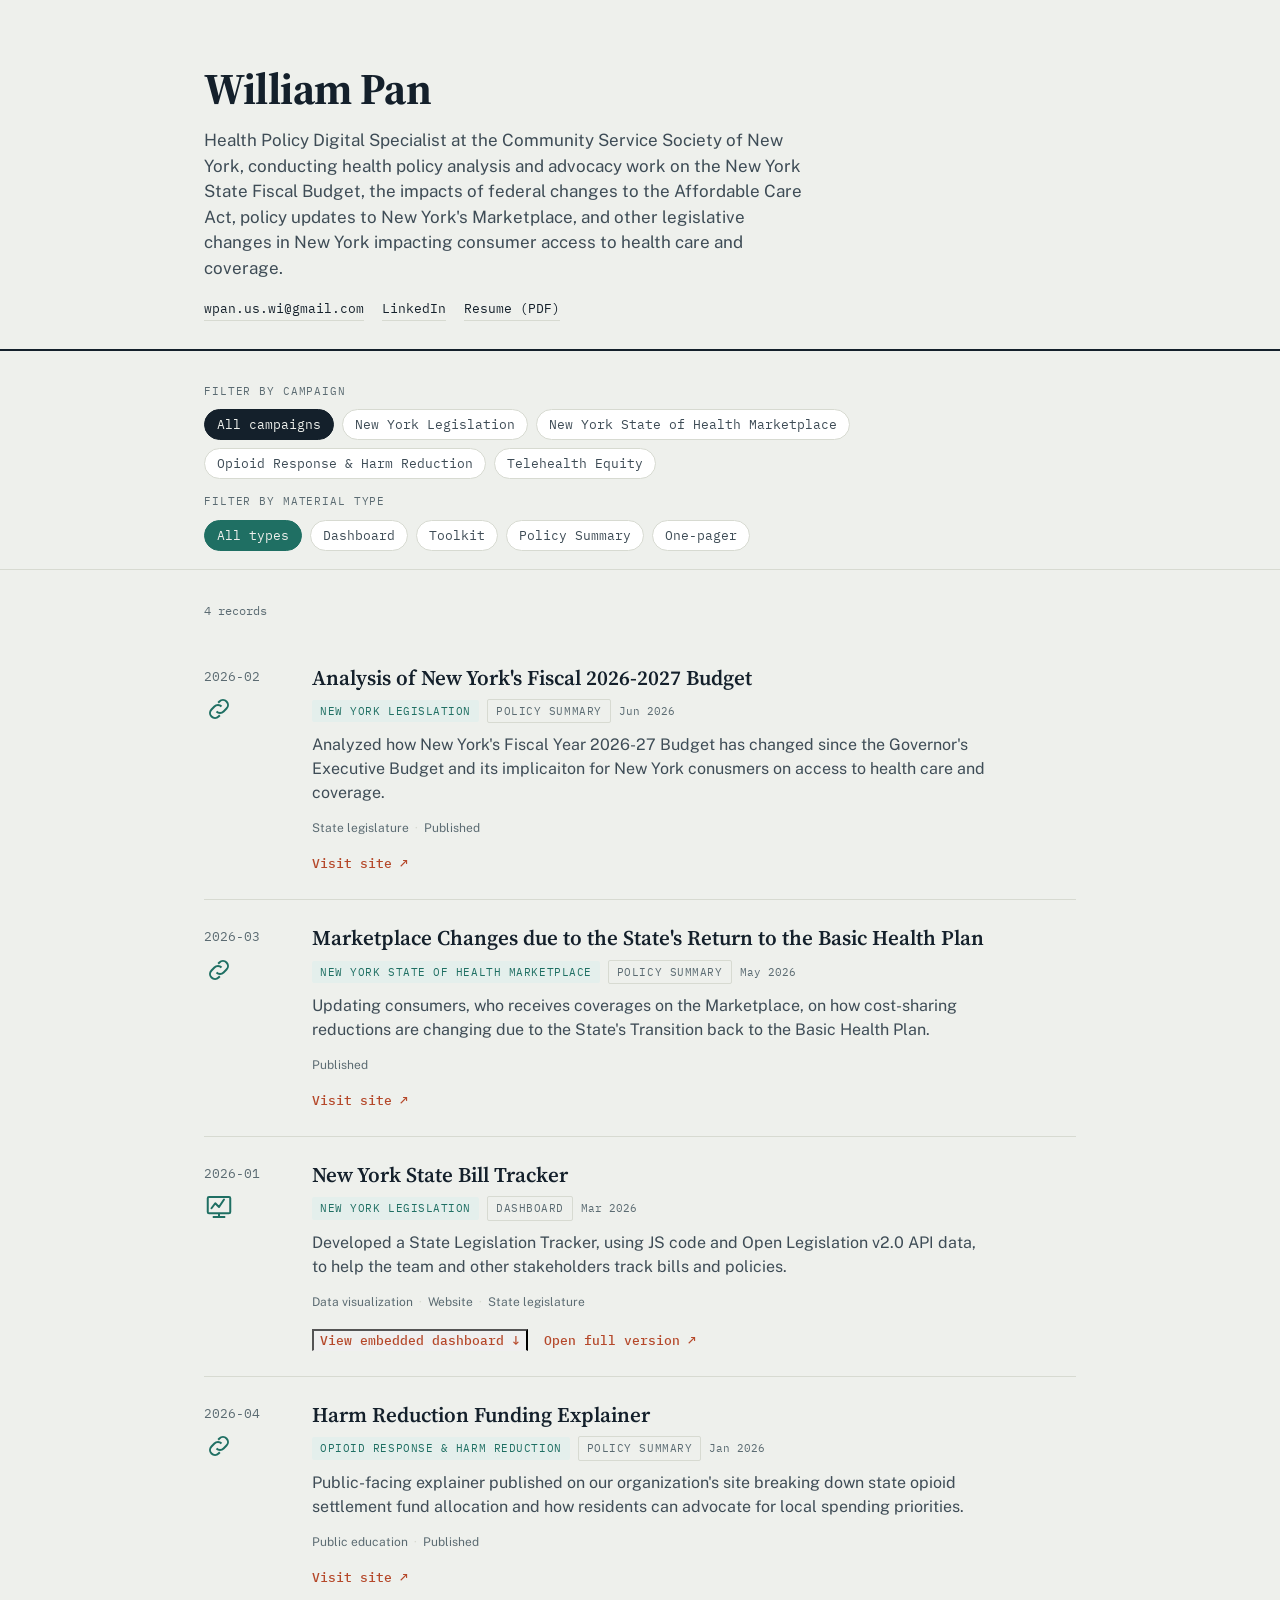
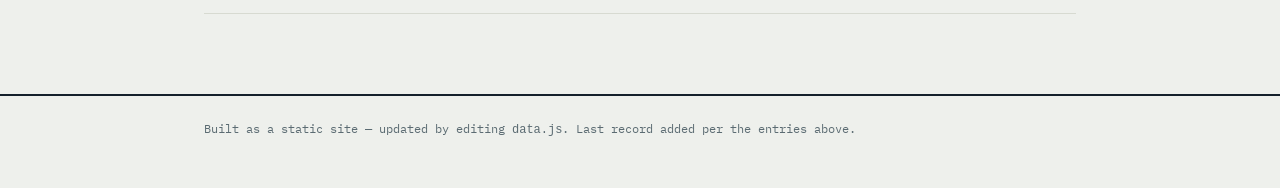
==== index.html @ 79799749 "Update image tag in index.html" ====
<!DOCTYPE html>
<html lang="en">
<head>
<meta charset="UTF-8" />
<meta name="viewport" content="width=device-width, initial-scale=1.0" />
<title>William Pan — Health Policy Analysis & Advocacy Portfolio</title>
<meta name="description" content="Portfolio of health policy analysis and advocacy work, organized by campaign: data dashboards, legislative one-pagers, social toolkits, and published explainers." />
<link rel="stylesheet" href="styles.css" />
</head>
<body>
 
<header class="site-header">
  <div class="wrap">
    <div class="masthead">
      <div>
        <h1 class="name">William Pan</h1>
        <p class="role-line">
          Health Policy Digital Specialist at the Community Service Society of New York, conducting health policy analysis and advocacy work on
          the New York State Fiscal Budget, the impacts of federal changes to the Affordable Care Act, policy updates to New York's Marketplace,
          and other legislative changes in New York impacting consumer access to health care and coverage. 
        </p>
        <div class="contact-row">
          <a href="mailto:jordan@example.com">wpan.us.wi@gmail.com</a>
          <a href="https://www.linkedin.com/in/williampancolmph/" target="_blank" rel="noopener noreferrer">LinkedIn</a>
          <a href="resume.pdf" target="_blank" rel="noopener noreferrer">Resume (PDF)</a>
        </div>
      </div>
      <div img src = "https://lh3.googleusercontent.com/a/ACg8ocLnZh_ZopRguCHSk0htqgvi05aARjRJZQbU7fD0ehXZvEoyiYzA=s432-c-no" alt = "William Pan"></div>
    </div>
  </div>
</header>
 
<div class="filter-bar">
  <div class="wrap filter-row">
    <div>
      <p class="filter-label">Filter by campaign</p>
      <div class="filter-chips" id="campaign-chips"></div>
    </div>
    <div>
      <p class="filter-label">Filter by material type</p>
      <div class="filter-chips" id="type-chips"></div>
    </div>
  </div>
</div>
 
<main class="docket">
  <div class="wrap">
    <p class="count-line" id="count-line"></p>
    <div id="docket-list"></div>
  </div>
</main>
 
<footer class="site-footer">
  <div class="wrap">
    Built as a static site — updated by editing <code>data.js</code>. Last record added per the entries above.
  </div>
</footer>
 
<script src="data.js"></script>
<script src="app.js"></script>
</body>
</html>
---- styles.css ----
@import url('https://fonts.googleapis.com/css2?family=Source+Serif+4:opsz,wght@8..60,400;8..60,600;8..60,700&family=Public+Sans:wght@400;500;600;700&family=IBM+Plex+Mono:wght@400;500&display=swap');

:root {
  --ink: #14202B;
  --ink-soft: #3E4C56;
  --muted: #5B6B72;
  --paper: #EEF0EC;
  --panel: #FFFFFF;
  --rule: #D7DAD1;
  --teal: #1F6F63;
  --teal-dim: #E4EFEC;
  --rust: #B5482A;
  --rust-dim: #F5E7E1;
  --radius: 3px;
}

* { box-sizing: border-box; }

@media (prefers-reduced-motion: reduce) {
  * { animation: none !important; transition: none !important; }
}

html { scroll-behavior: smooth; }

body {
  margin: 0;
  background: var(--paper);
  color: var(--ink);
  font-family: 'Public Sans', -apple-system, sans-serif;
  line-height: 1.5;
}

a { color: inherit; }

.wrap {
  max-width: 920px;
  margin: 0 auto;
  padding: 0 24px;
}

/* ---------- Header ---------- */

.site-header {
  border-bottom: 2px solid var(--ink);
  padding: 56px 0 28px;
}

.masthead {
  display: flex;
  justify-content: space-between;
  align-items: flex-start;
  gap: 24px;
  flex-wrap: wrap;
}

.masthead-id {
  font-family: 'IBM Plex Mono', monospace;
  font-size: 12px;
  letter-spacing: 0.06em;
  color: var(--muted);
  text-transform: uppercase;
  padding-top: 8px;
  white-space: nowrap;
}

h1.name {
  font-family: 'Source Serif 4', serif;
  font-weight: 700;
  font-size: clamp(32px, 5vw, 44px);
  margin: 0 0 6px;
  letter-spacing: -0.01em;
}

.role-line {
  font-size: 17px;
  color: var(--ink-soft);
  margin: 0 0 18px;
  max-width: 60ch;
}

.contact-row {
  display: flex;
  gap: 18px;
  flex-wrap: wrap;
  font-family: 'IBM Plex Mono', monospace;
  font-size: 13px;
}

.contact-row a {
  text-decoration: none;
  border-bottom: 1px solid var(--rule);
  padding-bottom: 1px;
}
.contact-row a:hover { border-color: var(--ink); }

/* ---------- Filter bar ---------- */

.filter-bar {
  position: sticky;
  top: 0;
  z-index: 10;
  background: var(--paper);
  padding: 18px 0;
  border-bottom: 1px solid var(--rule);
}

.filter-label {
  font-family: 'IBM Plex Mono', monospace;
  font-size: 11px;
  text-transform: uppercase;
  letter-spacing: 0.08em;
  color: var(--muted);
  margin: 0 0 10px;
}

.filter-chips {
  display: flex;
  flex-wrap: wrap;
  gap: 8px;
}

.chip {
  font-family: 'IBM Plex Mono', monospace;
  font-size: 13px;
  padding: 6px 12px;
  border: 1px solid var(--rule);
  border-radius: 999px;
  background: var(--panel);
  cursor: pointer;
  color: var(--ink-soft);
  transition: background 0.15s, border-color 0.15s, color 0.15s;
}

.chip:hover { border-color: var(--ink-soft); }

.chip[aria-pressed="true"] {
  background: var(--ink);
  border-color: var(--ink);
  color: var(--paper);
}

.chip.chip-type[aria-pressed="true"] {
  background: var(--teal);
  border-color: var(--teal);
}

.filter-row {
  display: flex;
  flex-direction: column;
  gap: 14px;
  margin-top: 14px;
}

/* ---------- Docket / entry list ---------- */

.docket {
  padding: 32px 0 80px;
}

.count-line {
  font-family: 'IBM Plex Mono', monospace;
  font-size: 12px;
  color: var(--muted);
  margin: 0 0 20px;
}

.entry {
  display: grid;
  grid-template-columns: 88px 1fr;
  gap: 20px;
  padding: 24px 0;
  border-bottom: 1px solid var(--rule);
}

.entry-record {
  font-family: 'IBM Plex Mono', monospace;
  font-size: 13px;
  color: var(--muted);
  padding-top: 3px;
}

.entry-type-icon {
  display: block;
  width: 30px;
  height: 30px;
  margin-top: 8px;
  color: var(--teal);
}

.entry-body h3 {
  font-family: 'Source Serif 4', serif;
  font-size: 21px;
  font-weight: 600;
  margin: 0 0 8px;
  line-height: 1.3;
}

.entry-meta {
  display: flex;
  flex-wrap: wrap;
  gap: 8px;
  align-items: center;
  margin-bottom: 10px;
}

.tag-campaign {
  font-family: 'IBM Plex Mono', monospace;
  font-size: 11px;
  text-transform: uppercase;
  letter-spacing: 0.05em;
  background: var(--teal-dim);
  color: var(--teal);
  padding: 3px 8px;
  border-radius: 2px;
}

.tag-type {
  font-family: 'IBM Plex Mono', monospace;
  font-size: 11px;
  text-transform: uppercase;
  letter-spacing: 0.05em;
  color: var(--muted);
  border: 1px solid var(--rule);
  padding: 3px 8px;
  border-radius: 2px;
}

.tag-date {
  font-family: 'IBM Plex Mono', monospace;
  font-size: 11px;
  color: var(--muted);
}

.entry-summary {
  color: var(--ink-soft);
  margin: 0 0 14px;
  max-width: 68ch;
}

.entry-tags {
  display: flex;
  flex-wrap: wrap;
  gap: 6px;
  margin-bottom: 14px;
}

.entry-tags span {
  font-size: 12px;
  color: var(--muted);
}
.entry-tags span:not(:last-child)::after {
  content: "·";
  margin-left: 6px;
  color: var(--rule);
}

.entry-action {
  display: inline-flex;
  align-items: center;
  gap: 6px;
  font-family: 'IBM Plex Mono', monospace;
  font-size: 13px;
  font-weight: 500;
  text-decoration: none;
  color: var(--rust);
  border-bottom: 1px solid transparent;
}

.entry-action:hover { border-bottom-color: var(--rust); }

/* Embedded dashboard */

.dashboard-embed-toggle {
  margin-top: 4px;
}

.dashboard-frame-wrap {
  margin-top: 16px;
  border: 1px solid var(--rule);
  border-radius: var(--radius);
  overflow: hidden;
  background: var(--panel);
  display: none;
}

.dashboard-frame-wrap.open { display: block; }

.dashboard-frame-wrap iframe {
  width: 100%;
  height: 480px;
  border: 0;
  display: block;
}

.empty-state {
  padding: 60px 0;
  text-align: center;
  color: var(--muted);
  font-family: 'IBM Plex Mono', monospace;
  font-size: 14px;
}

/* ---------- Footer ---------- */

.site-footer {
  border-top: 2px solid var(--ink);
  padding: 24px 0 50px;
  font-family: 'IBM Plex Mono', monospace;
  font-size: 12px;
  color: var(--muted);
}

/* ---------- Responsive ---------- */

@media (max-width: 560px) {
  .entry {
    grid-template-columns: 1fr;
  }
  .entry-record {
    display: flex;
    align-items: center;
    gap: 10px;
    padding-top: 0;
  }
  .site-header { padding-top: 40px; }
}

/* Focus visibility */
a:focus-visible,
.chip:focus-visible,
.entry-action:focus-visible {
  outline: 2px solid var(--teal);
  outline-offset: 2px;
}
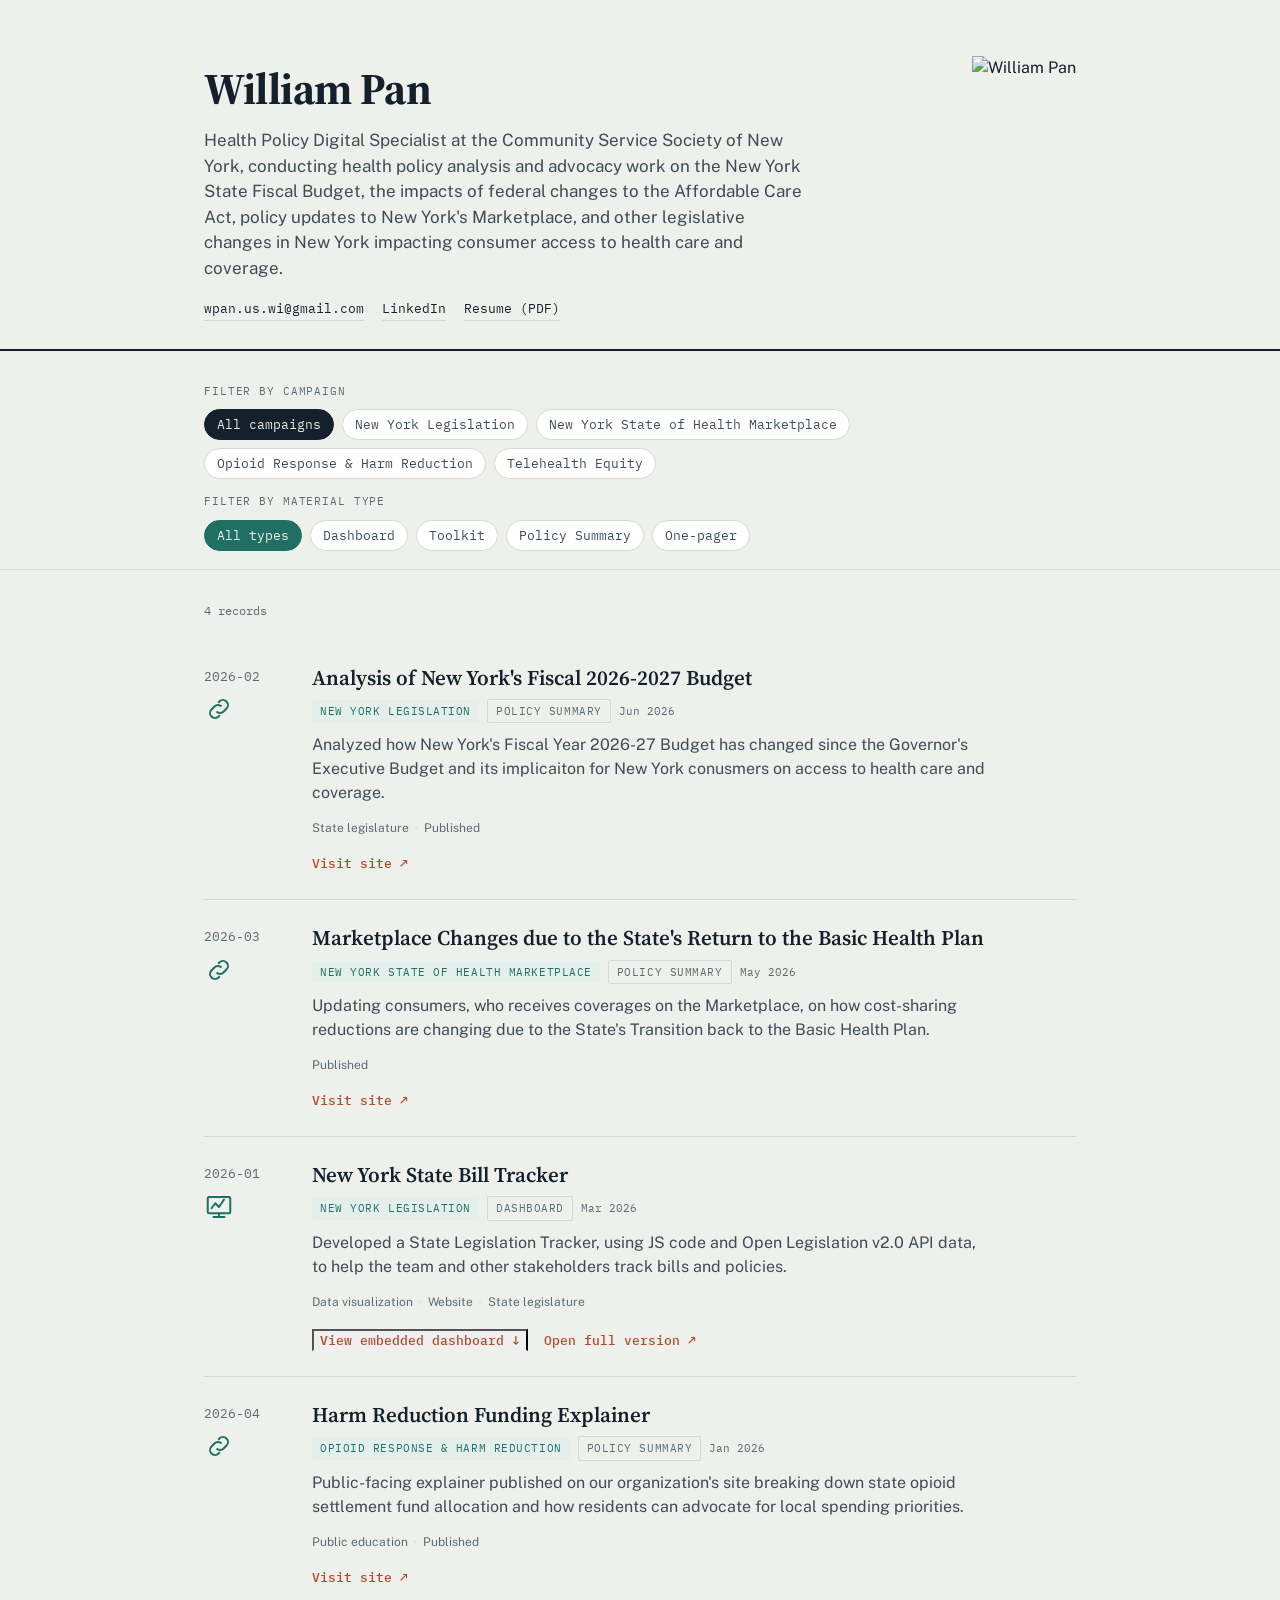
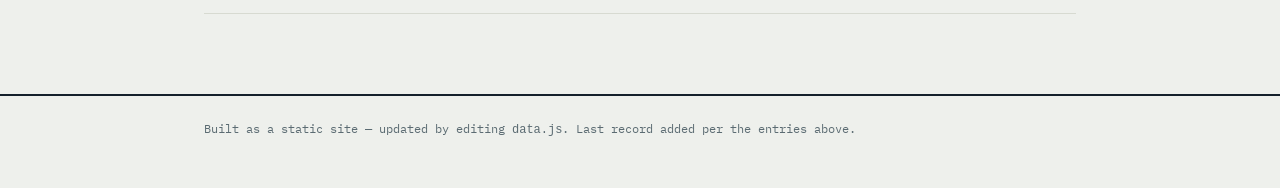
==== commit 9917ca7d: "Fix img tag syntax in index.html" ====
--- a/index.html
+++ b/index.html
@@ -26,7 +26,7 @@
           <a href="resume.pdf" target="_blank" rel="noopener noreferrer">Resume (PDF)</a>
         </div>
       </div>
-      <div img src = "https://lh3.googleusercontent.com/a/ACg8ocLnZh_ZopRguCHSk0htqgvi05aARjRJZQbU7fD0ehXZvEoyiYzA=s432-c-no" alt = "William Pan"></div>
+      <div> <img src = "https://lh3.googleusercontent.com/a/ACg8ocLnZh_ZopRguCHSk0htqgvi05aARjRJZQbU7fD0ehXZvEoyiYzA=s432-c-no" alt = "William Pan"></div>
     </div>
   </div>
 </header>
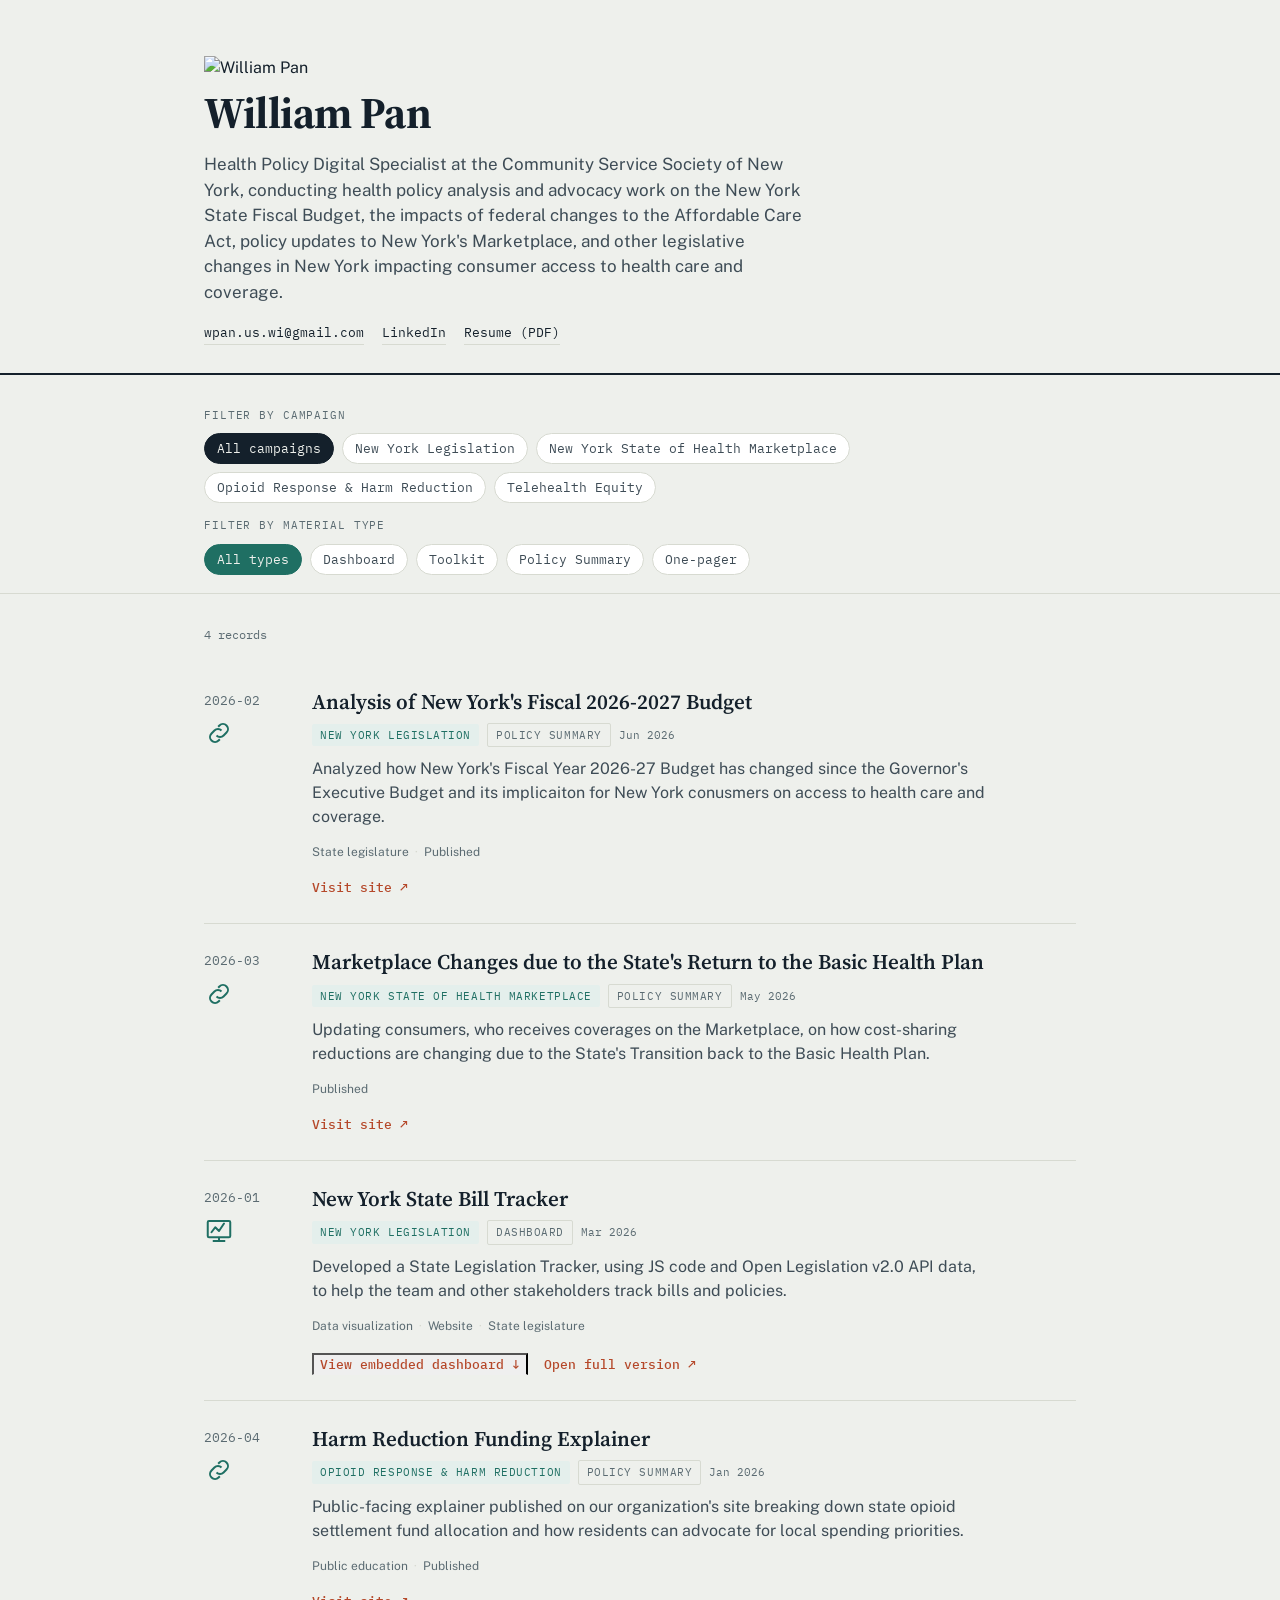
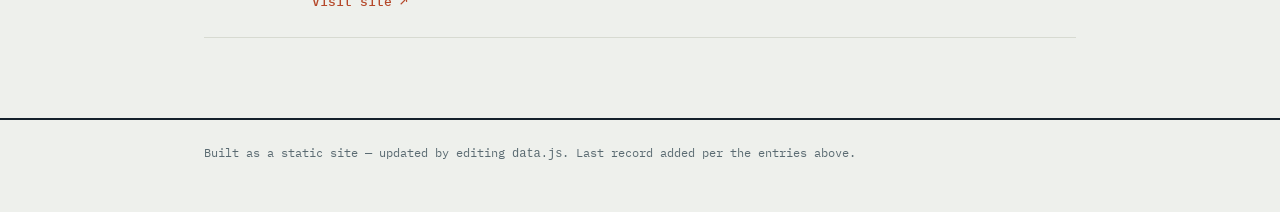
==== commit 311c7e7a: "Add profile image to header section" ====
--- a/index.html
+++ b/index.html
@@ -14,6 +14,7 @@
   <div class="wrap">
     <div class="masthead">
       <div>
+        <img src = "https://lh3.googleusercontent.com/a/ACg8ocLnZh_ZopRguCHSk0htqgvi05aARjRJZQbU7fD0ehXZvEoyiYzA=s432-c-no" alt = "William Pan">
         <h1 class="name">William Pan</h1>
         <p class="role-line">
           Health Policy Digital Specialist at the Community Service Society of New York, conducting health policy analysis and advocacy work on
@@ -26,7 +27,6 @@
           <a href="resume.pdf" target="_blank" rel="noopener noreferrer">Resume (PDF)</a>
         </div>
       </div>
-      <div> <img src = "https://lh3.googleusercontent.com/a/ACg8ocLnZh_ZopRguCHSk0htqgvi05aARjRJZQbU7fD0ehXZvEoyiYzA=s432-c-no" alt = "William Pan"></div>
     </div>
   </div>
 </header>
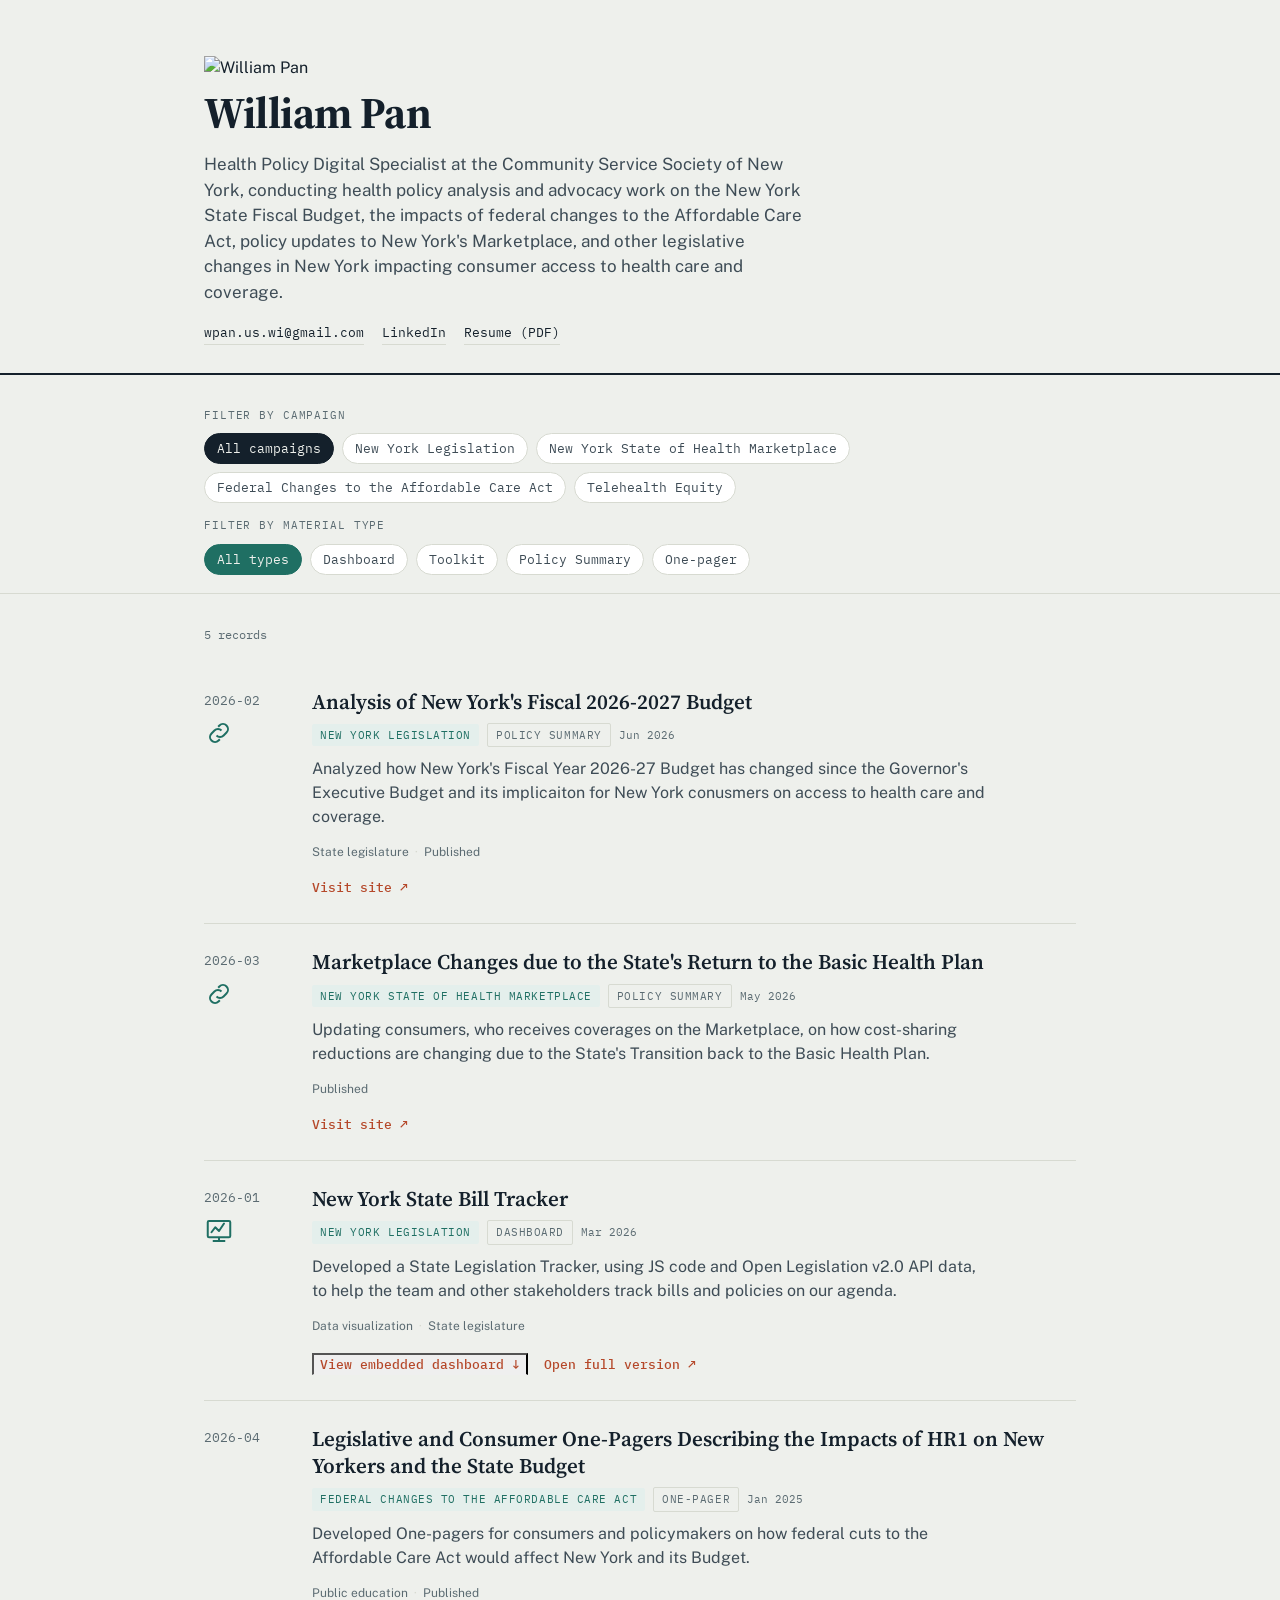
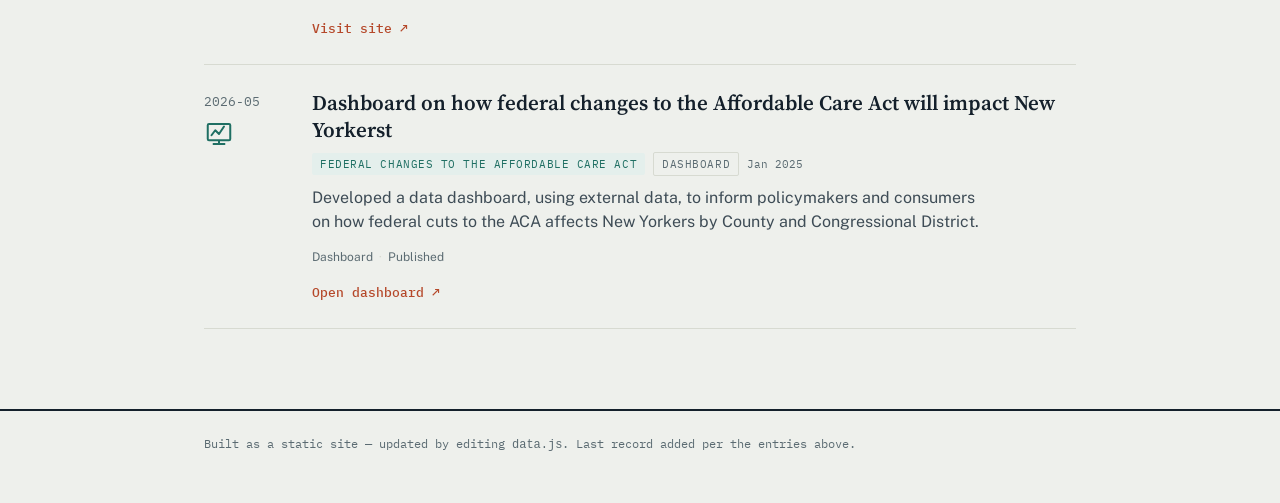
==== commit da42dda5: "Add width and height to image in index.html Added width and height attributes to the image for bette" ====
--- a/index.html
+++ b/index.html
@@ -14,7 +14,7 @@
   <div class="wrap">
     <div class="masthead">
       <div>
-        <img src = "https://lh3.googleusercontent.com/a/ACg8ocLnZh_ZopRguCHSk0htqgvi05aARjRJZQbU7fD0ehXZvEoyiYzA=s432-c-no" alt = "William Pan">
+        <img src = "https://lh3.googleusercontent.com/a/ACg8ocLnZh_ZopRguCHSk0htqgvi05aARjRJZQbU7fD0ehXZvEoyiYzA=s432-c-no" width="150" height="150" alt = "William Pan">
         <h1 class="name">William Pan</h1>
         <p class="role-line">
           Health Policy Digital Specialist at the Community Service Society of New York, conducting health policy analysis and advocacy work on
--- a/styles.css
+++ b/styles.css
@@ -291,6 +291,28 @@
   border: 0;
   display: block;
 }
+.bill-tracker-container {
+    margin-left: 0px !important;
+		margin-right: 0px !important;
+    padding: 0 !important;
+    max-width: 100% !important;
+		width: 100% !important;
+    box-sizing: border-box;
+}
+.custom-SbillName {
+  color: #e76f51;
+  text-decoration: none;
+  font-size: 24px;
+	margin-bottom: 0px;
+  display: inline-block;
+}
+.custom-AbillName {
+  color: #58355e;
+  text-decoration: none;
+  font-size: 24px;
+  margin-bottom: 0px;
+  display: inline-block;
+}
 
 .empty-state {
   padding: 60px 0;
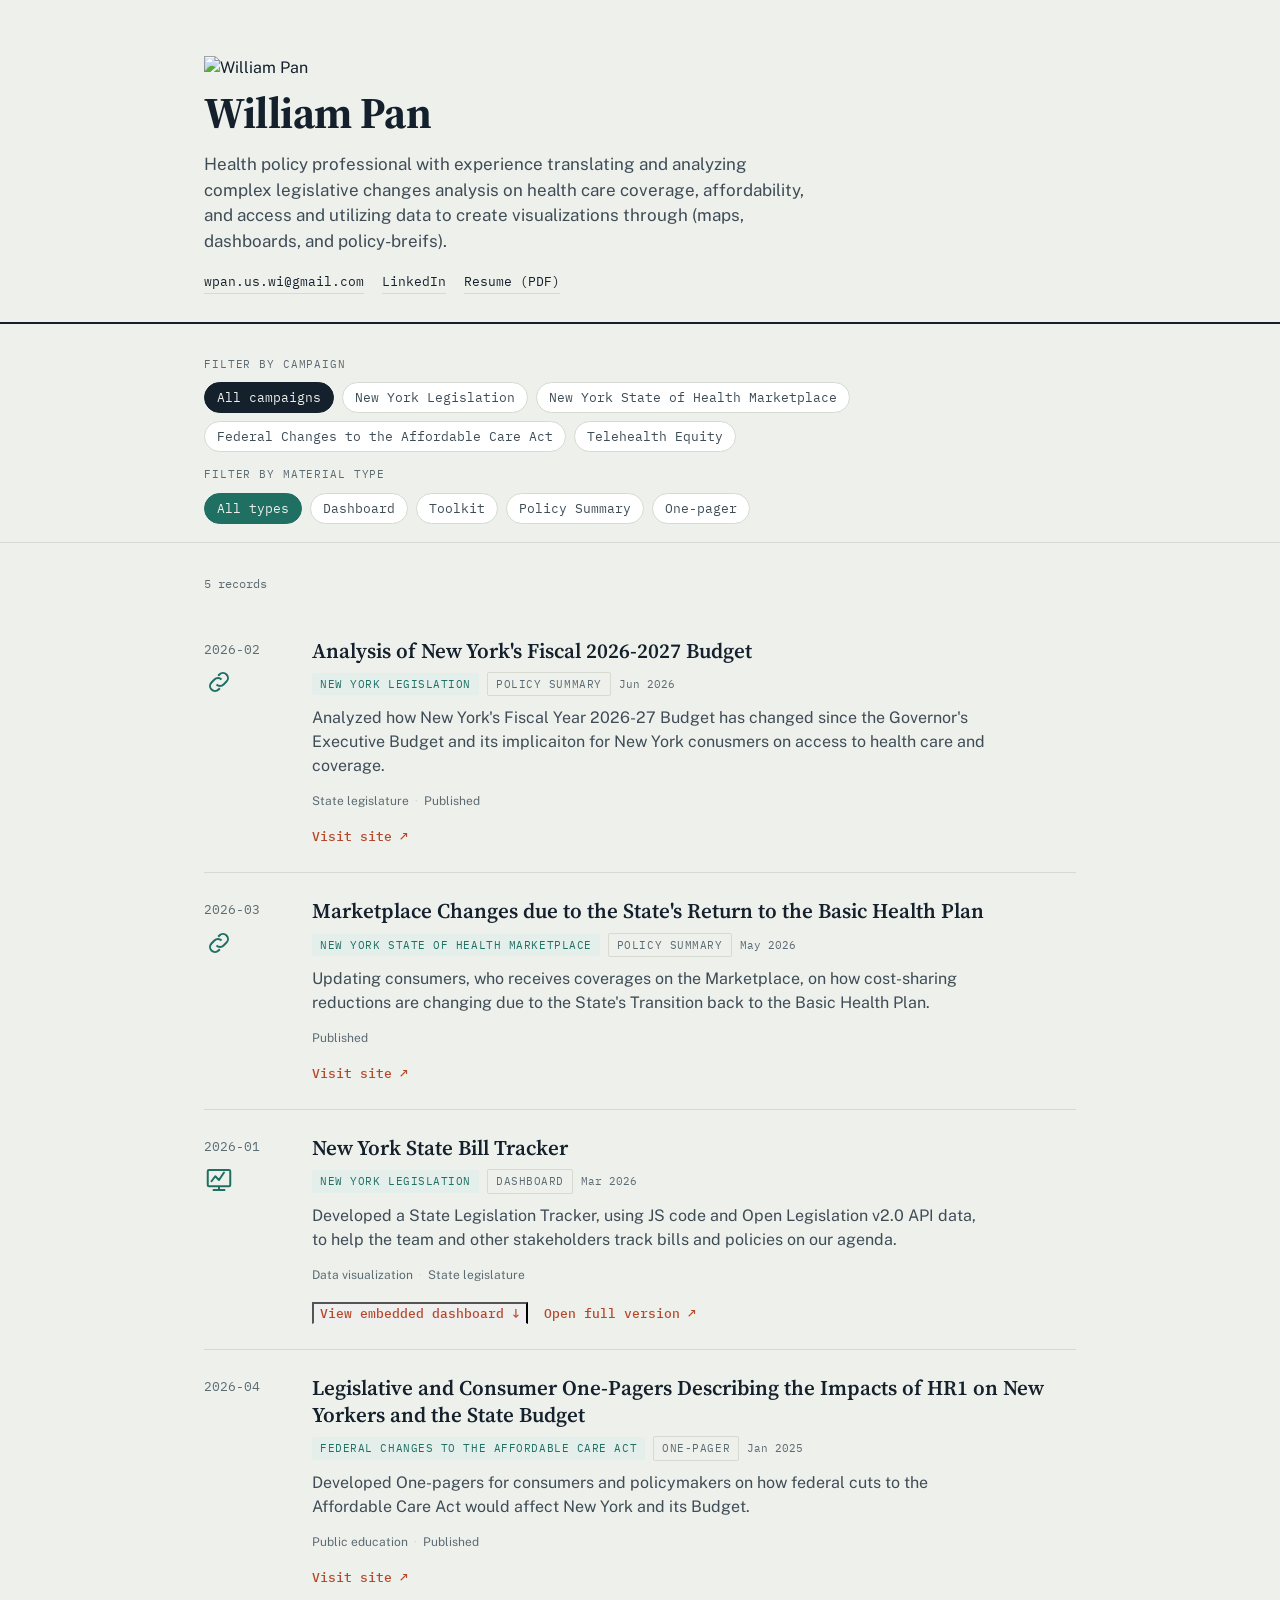
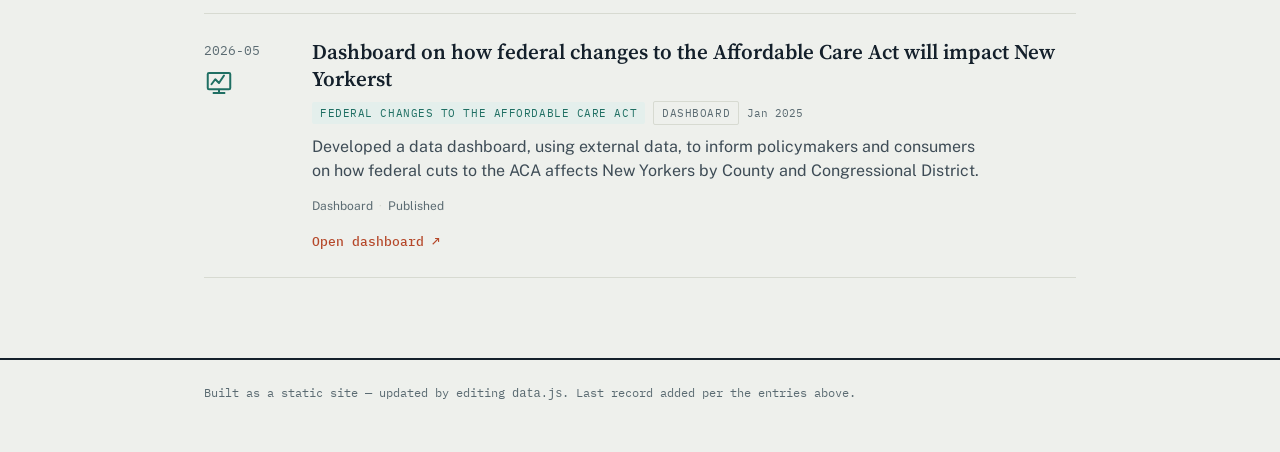
==== commit 4a1d797a: "Revise role description and update email address Updated the role description and corrected email li" ====
--- a/index.html
+++ b/index.html
@@ -17,12 +17,10 @@
         <img src = "https://lh3.googleusercontent.com/a/ACg8ocLnZh_ZopRguCHSk0htqgvi05aARjRJZQbU7fD0ehXZvEoyiYzA=s432-c-no" width="150" height="150" alt = "William Pan">
         <h1 class="name">William Pan</h1>
         <p class="role-line">
-          Health Policy Digital Specialist at the Community Service Society of New York, conducting health policy analysis and advocacy work on
-          the New York State Fiscal Budget, the impacts of federal changes to the Affordable Care Act, policy updates to New York's Marketplace,
-          and other legislative changes in New York impacting consumer access to health care and coverage. 
+          Health policy professional with experience translating and analyzing complex legislative changes analysis on health care coverage, affordability, and access and utilizing data to create visualizations through (maps, dashboards, and policy-breifs).
         </p>
         <div class="contact-row">
-          <a href="mailto:jordan@example.com">wpan.us.wi@gmail.com</a>
+          <a href="mailto:wpan.us.wi@gmail.com">wpan.us.wi@gmail.com</a>
           <a href="https://www.linkedin.com/in/williampancolmph/" target="_blank" rel="noopener noreferrer">LinkedIn</a>
           <a href="resume.pdf" target="_blank" rel="noopener noreferrer">Resume (PDF)</a>
         </div>
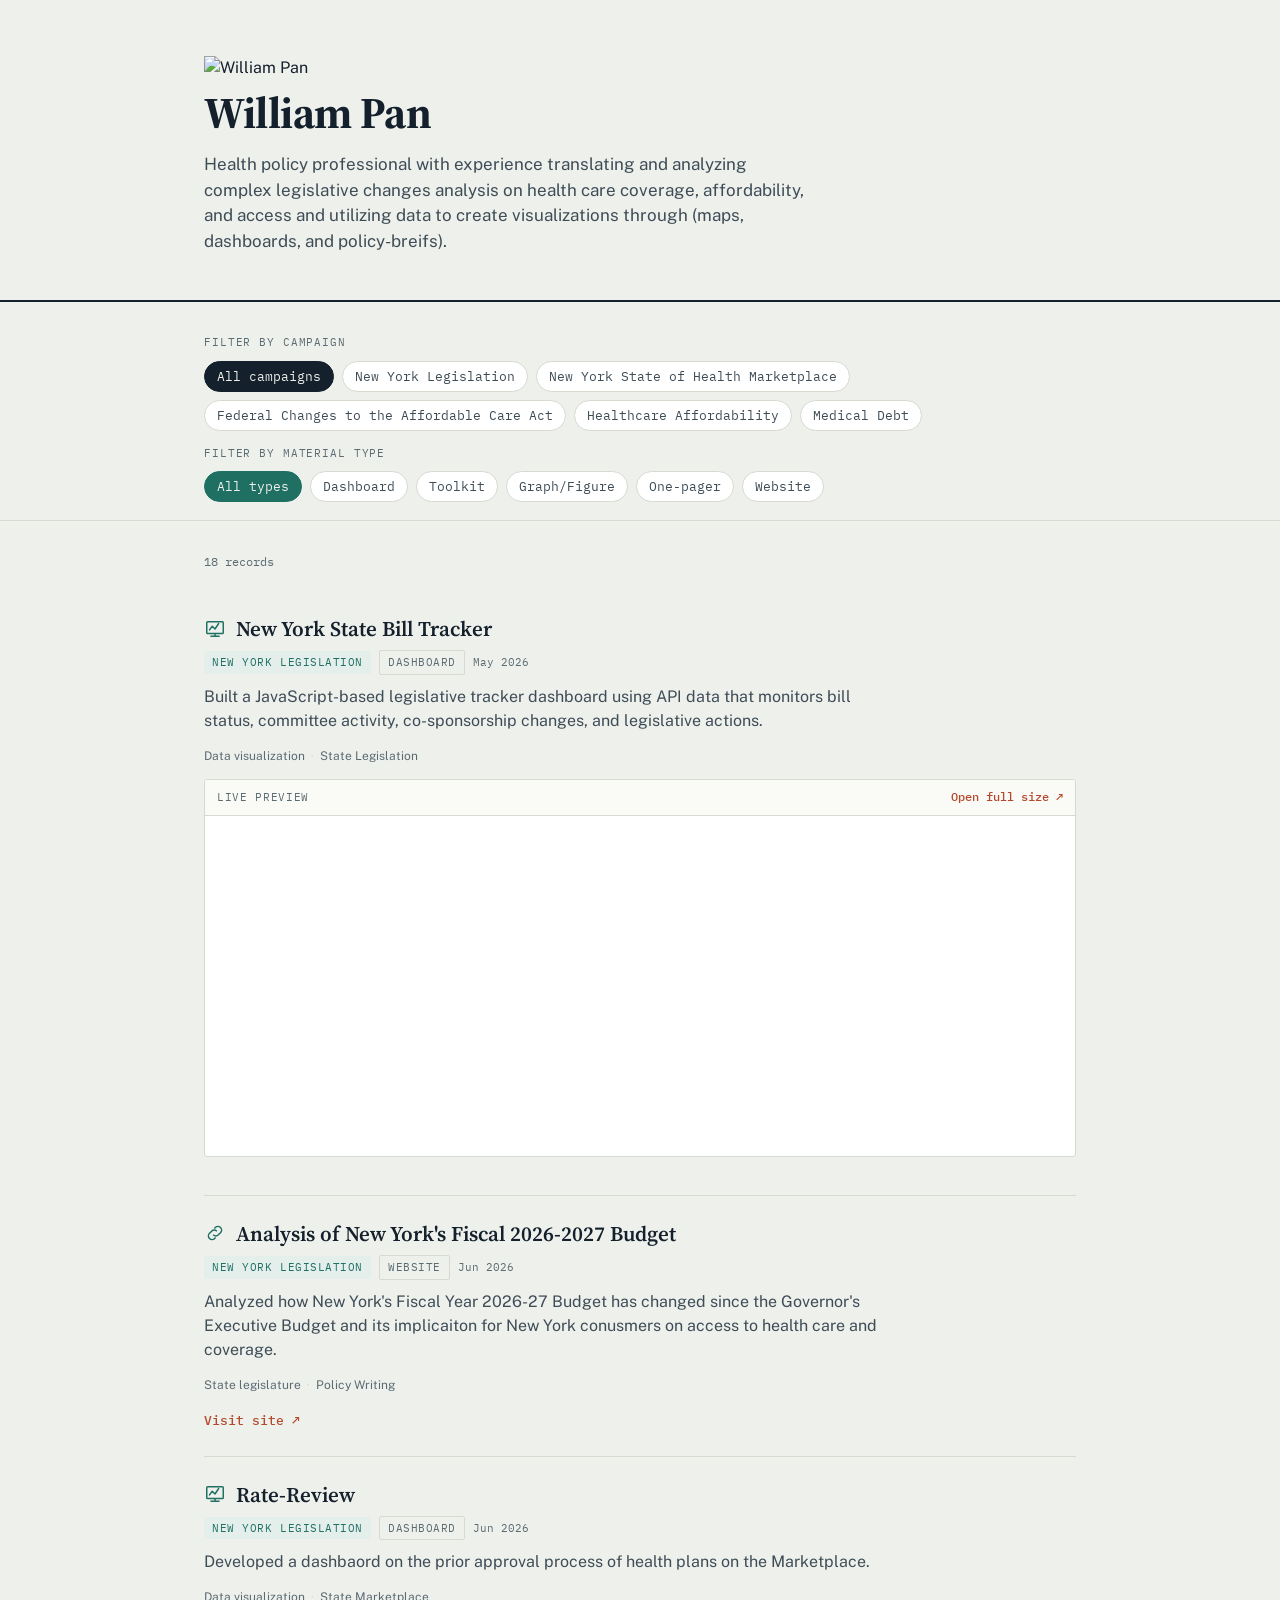
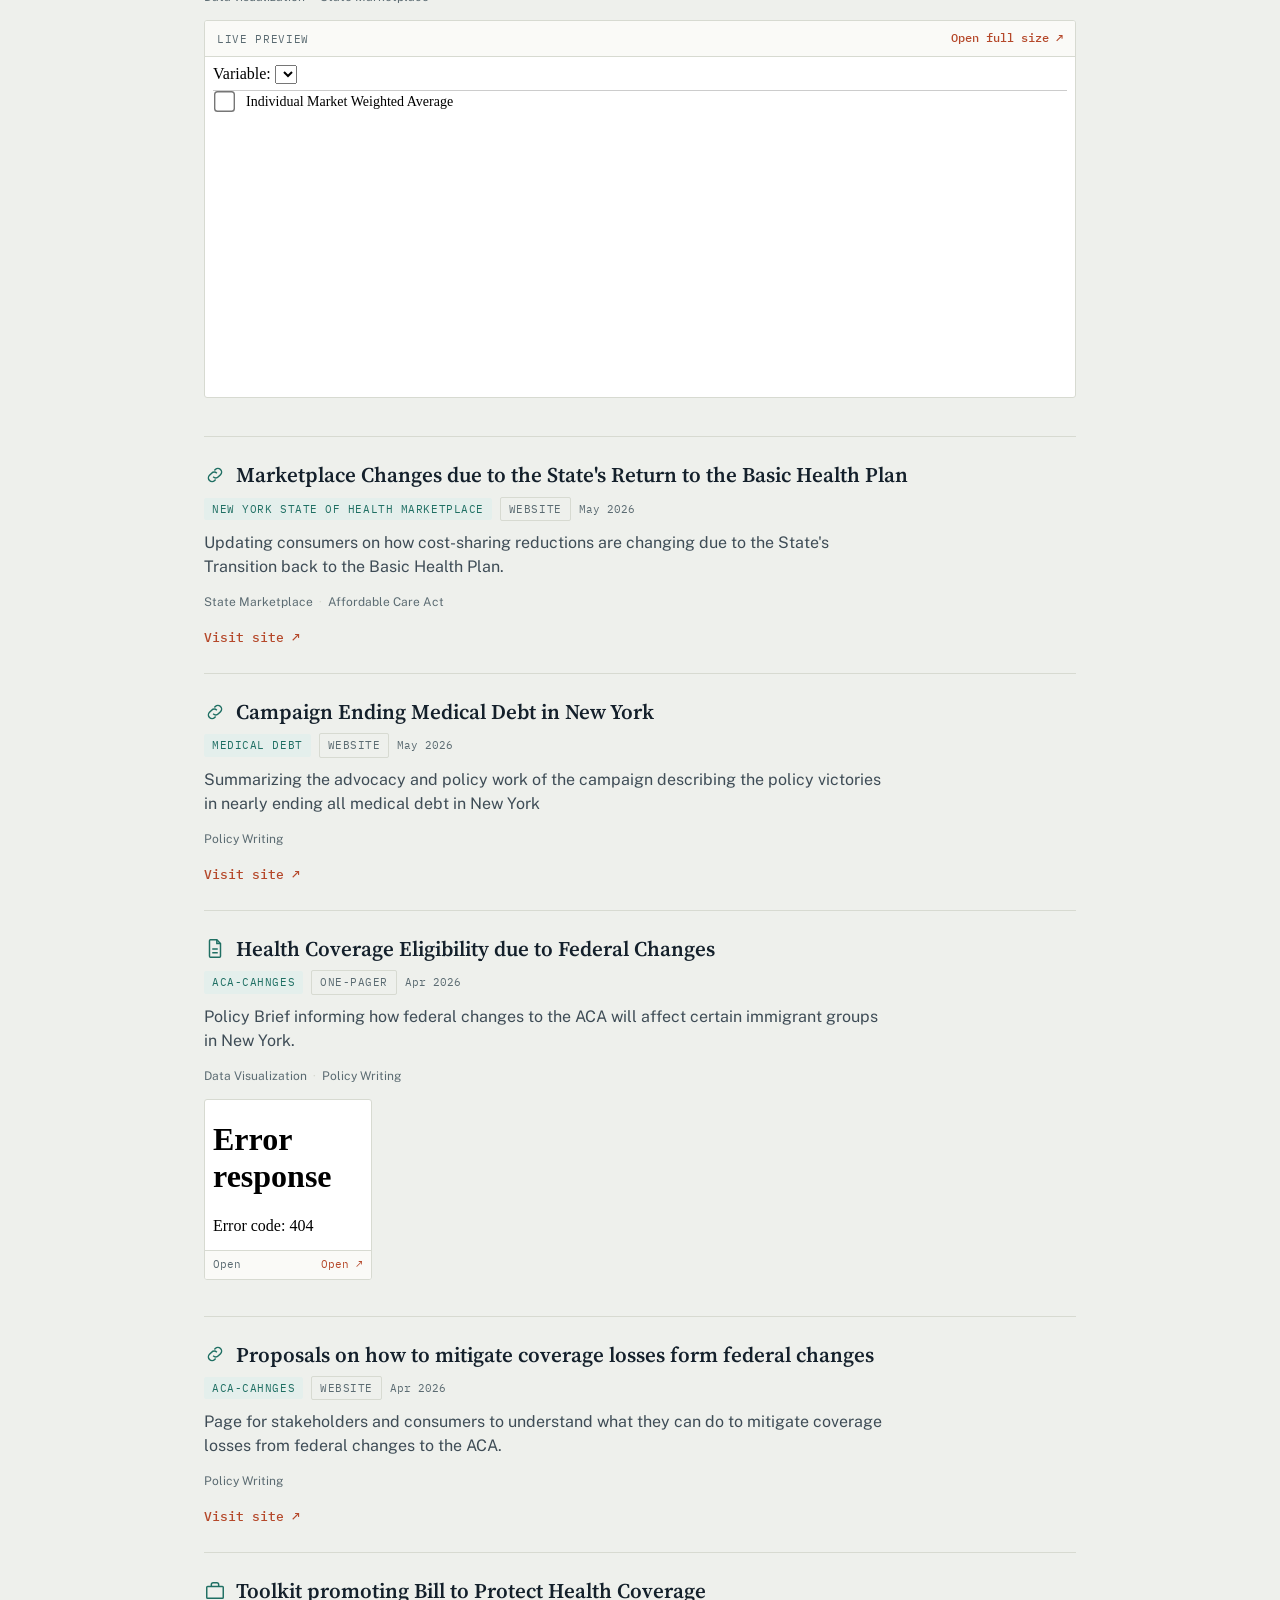
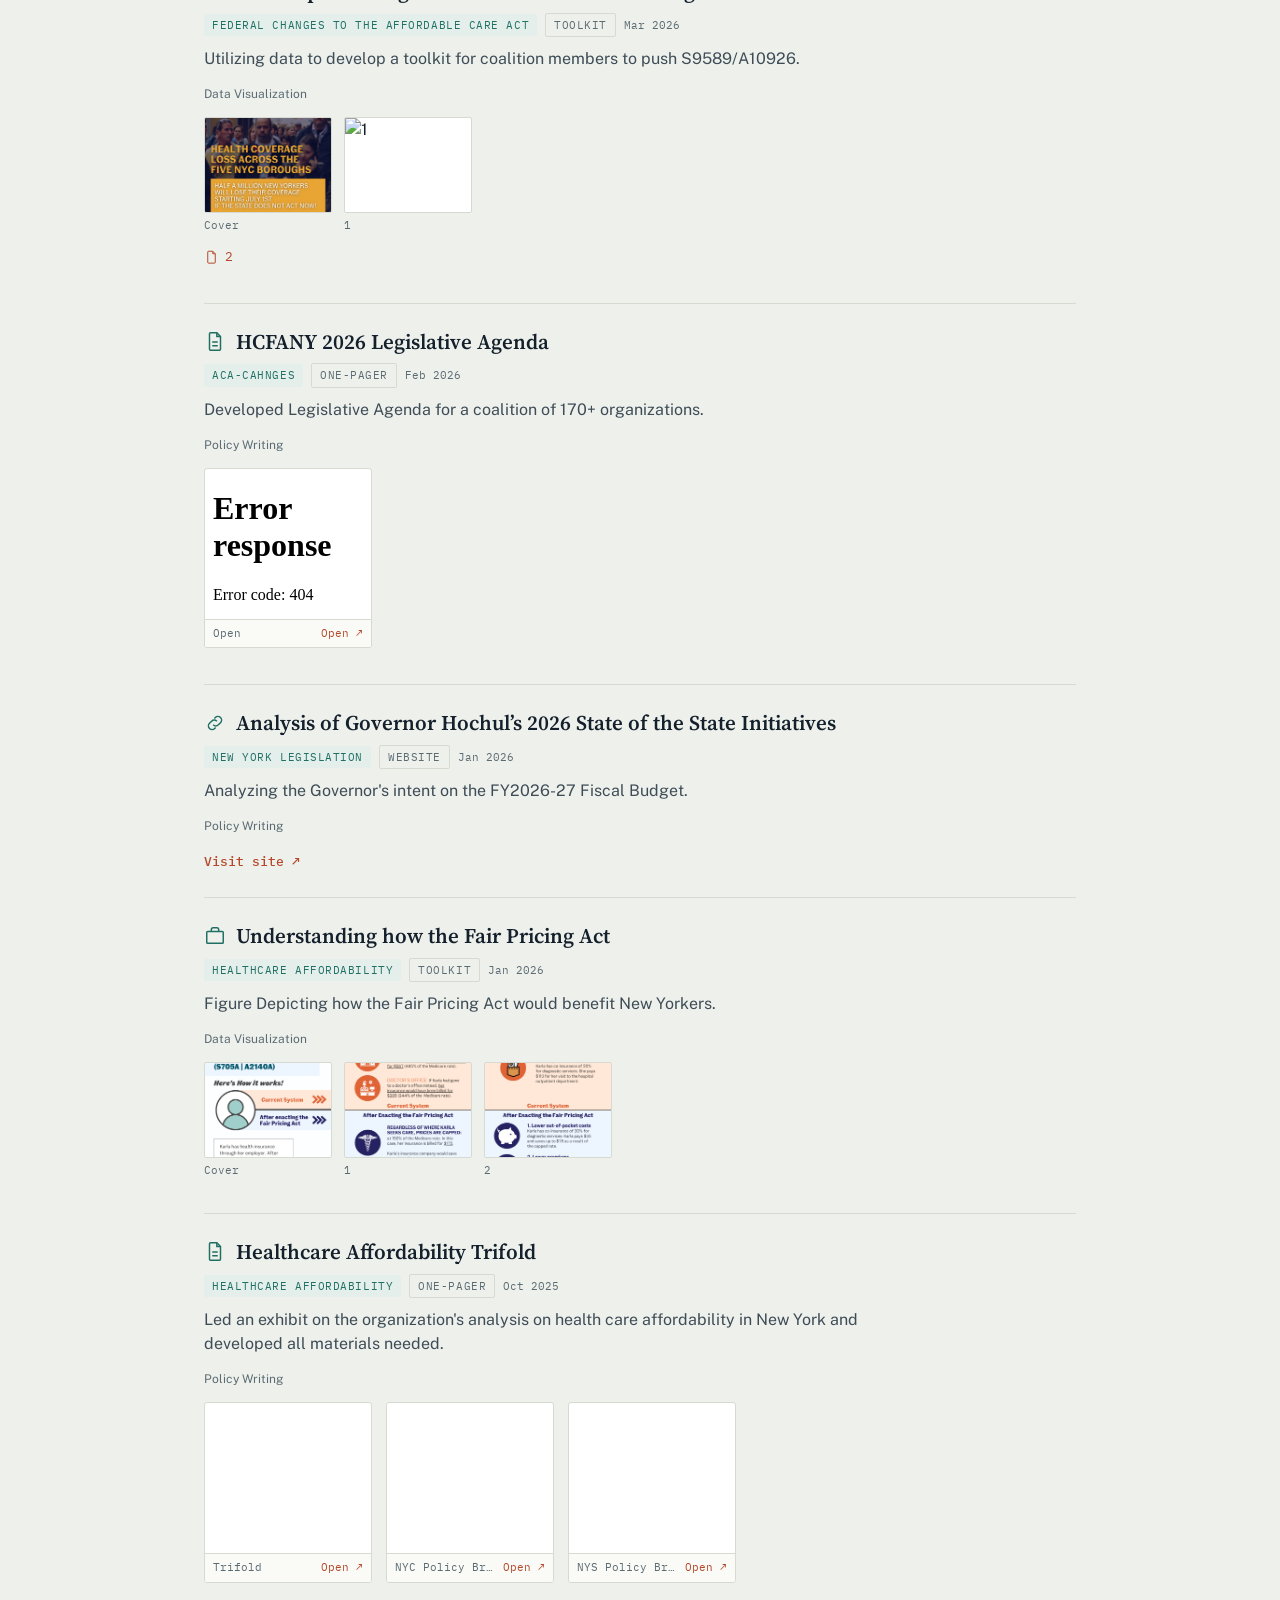
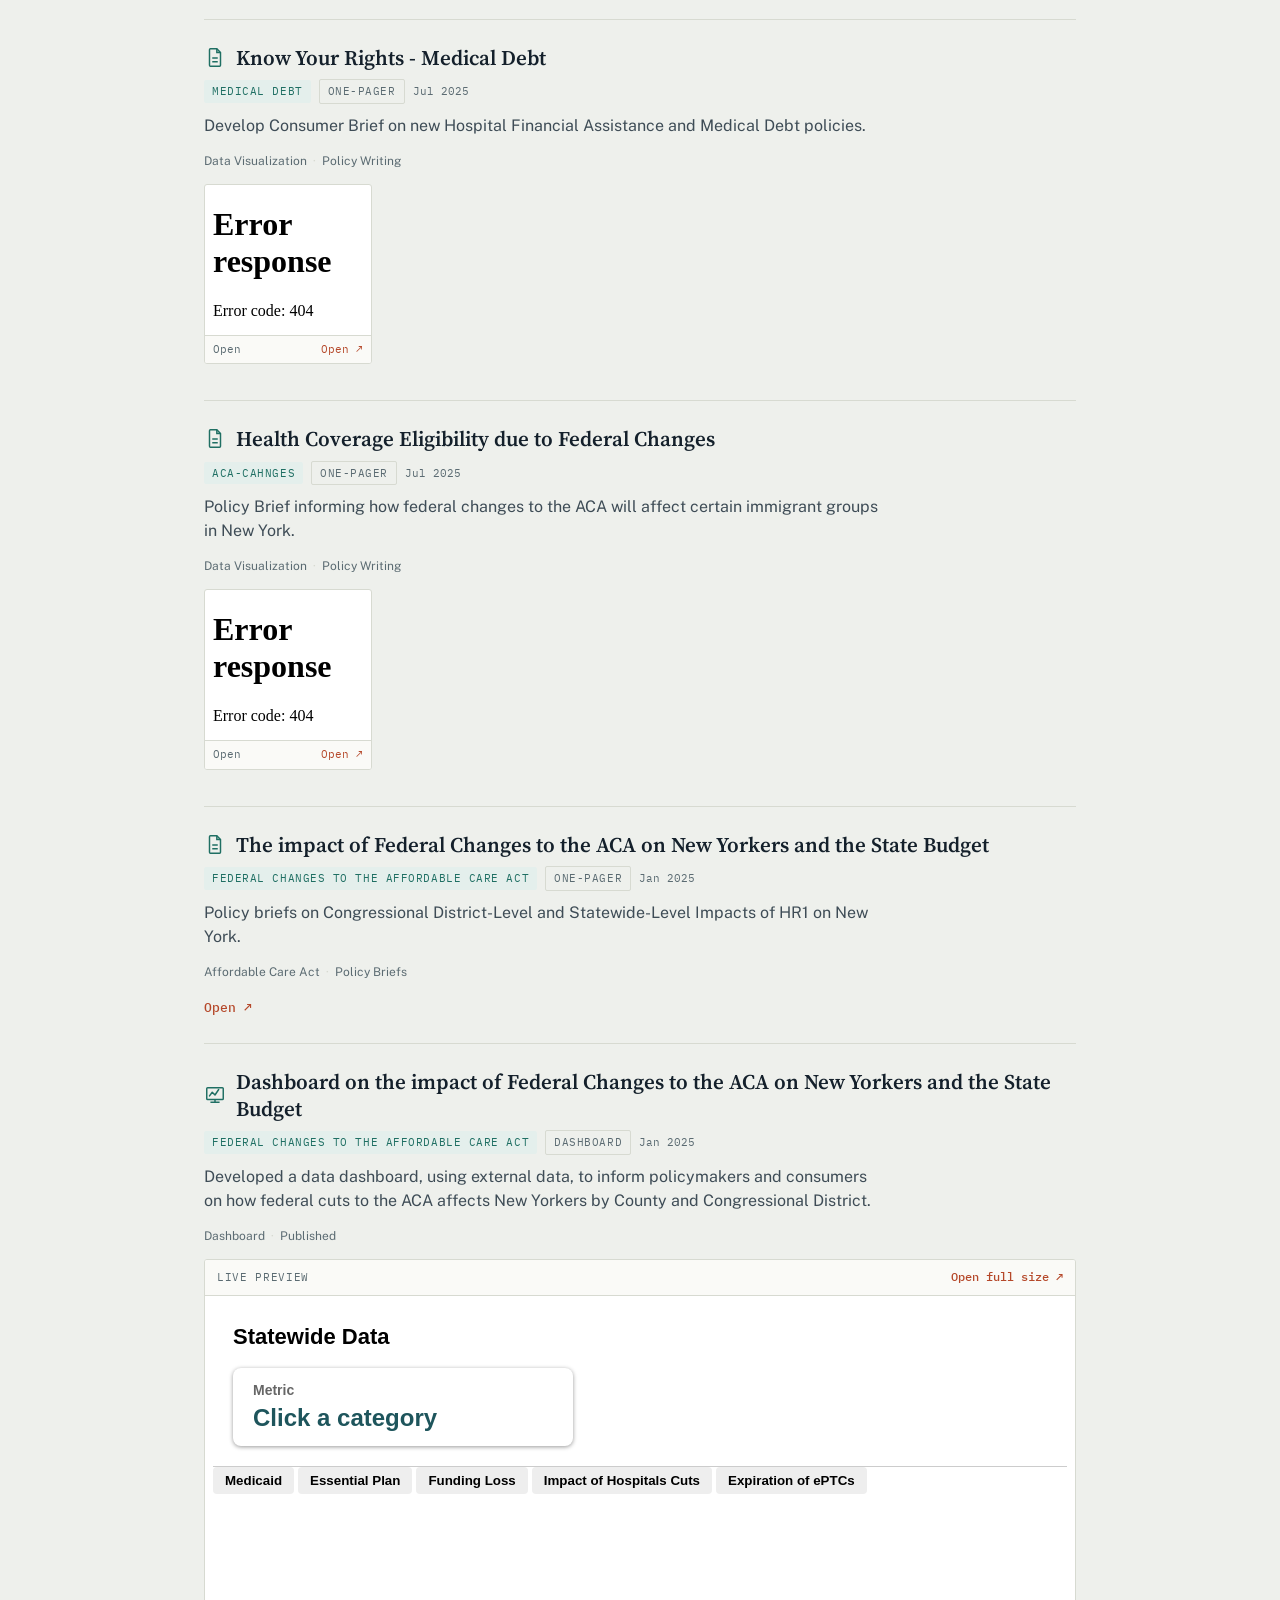
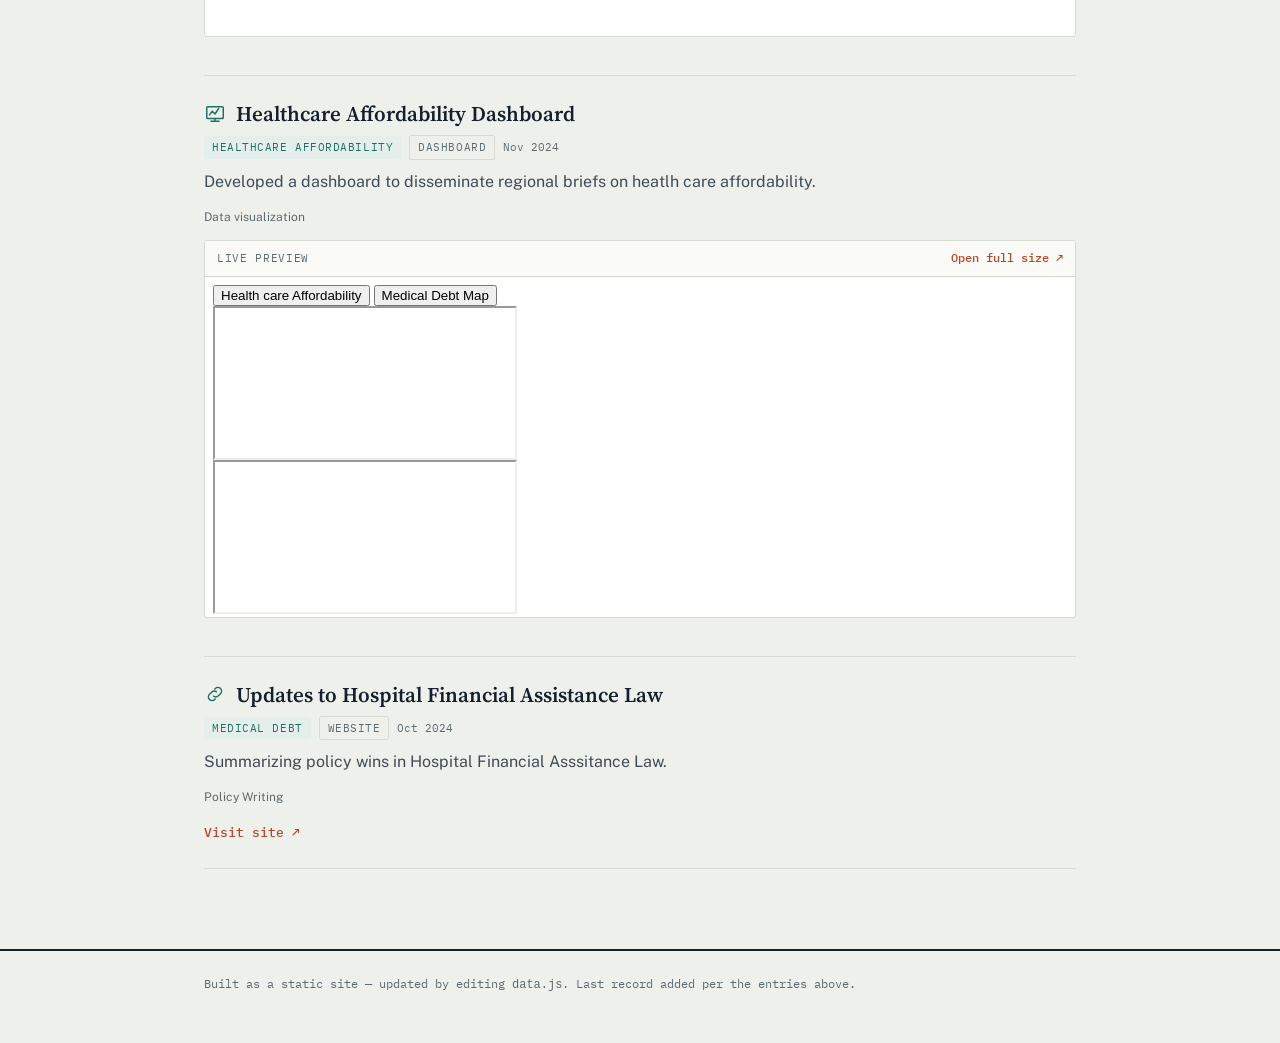
==== commit 243a9e94: "Update index.html" ====
--- a/index.html
+++ b/index.html
@@ -19,11 +19,6 @@
         <p class="role-line">
           Health policy professional with experience translating and analyzing complex legislative changes analysis on health care coverage, affordability, and access and utilizing data to create visualizations through (maps, dashboards, and policy-breifs).
         </p>
-        <div class="contact-row">
-          <a href="mailto:wpan.us.wi@gmail.com">wpan.us.wi@gmail.com</a>
-          <a href="https://www.linkedin.com/in/williampancolmph/" target="_blank" rel="noopener noreferrer">LinkedIn</a>
-          <a href="resume.pdf" target="_blank" rel="noopener noreferrer">Resume (PDF)</a>
-        </div>
       </div>
     </div>
   </div>
--- a/styles.css
+++ b/styles.css
@@ -165,35 +165,29 @@
 }
 
 .entry {
-  display: grid;
-  grid-template-columns: 88px 1fr;
-  gap: 20px;
   padding: 24px 0;
   border-bottom: 1px solid var(--rule);
 }
 
-.entry-record {
-  font-family: 'IBM Plex Mono', monospace;
-  font-size: 13px;
-  color: var(--muted);
-  padding-top: 3px;
-}
-
-.entry-type-icon {
-  display: block;
-  width: 30px;
-  height: 30px;
-  margin-top: 8px;
-  color: var(--teal);
-}
-
 .entry-body h3 {
+  display: flex;
+  align-items: center;
+  gap: 10px;
   font-family: 'Source Serif 4', serif;
   font-size: 21px;
   font-weight: 600;
   margin: 0 0 8px;
   line-height: 1.3;
 }
+
+.entry-type-icon {
+  display: inline-flex;
+  width: 22px;
+  height: 22px;
+  flex-shrink: 0;
+  color: var(--teal);
+}
+.entry-type-icon svg { width: 100%; height: 100%; }
 
 .entry-meta {
   display: flex;
@@ -268,51 +262,161 @@
 
 .entry-action:hover { border-bottom-color: var(--rust); }
 
-/* Embedded dashboard */
-
-.dashboard-embed-toggle {
+/* Embedded dashboard — auto-loaded live preview */
+
+.dashboard-preview-wrap {
   margin-top: 4px;
-}
-
-.dashboard-frame-wrap {
-  margin-top: 16px;
+  margin-bottom: 14px;
   border: 1px solid var(--rule);
   border-radius: var(--radius);
   overflow: hidden;
   background: var(--panel);
-  display: none;
-}
-
-.dashboard-frame-wrap.open { display: block; }
-
-.dashboard-frame-wrap iframe {
+}
+
+.dashboard-preview-header {
+  display: flex;
+  justify-content: space-between;
+  align-items: center;
+  padding: 8px 12px;
+  border-bottom: 1px solid var(--rule);
+  background: #FAFAF7;
+}
+
+.dashboard-preview-header span:first-child {
+  font-family: 'IBM Plex Mono', monospace;
+  font-size: 11px;
+  text-transform: uppercase;
+  letter-spacing: 0.06em;
+  color: var(--muted);
+}
+
+.dashboard-preview-header .entry-action {
+  font-size: 12px;
+}
+
+.dashboard-preview-wrap iframe {
   width: 100%;
-  height: 480px;
+  height: 340px;
   border: 0;
   display: block;
 }
-.bill-tracker-container {
-    margin-left: 0px !important;
-		margin-right: 0px !important;
-    padding: 0 !important;
-    max-width: 100% !important;
-		width: 100% !important;
-    box-sizing: border-box;
-}
-.custom-SbillName {
-  color: #e76f51;
+
+/* Shared file-collection rendering: toolkit / graph / onepager entries.
+   Kept intentionally compact — smaller than the dashboard live preview. */
+
+.file-thumb-gallery {
+  display: flex;
+  flex-wrap: wrap;
+  gap: 12px;
+  margin: 2px 0 12px;
+}
+
+.file-thumb {
+  display: flex;
+  flex-direction: column;
+  width: 128px;
   text-decoration: none;
-  font-size: 24px;
-	margin-bottom: 0px;
-  display: inline-block;
-}
-.custom-AbillName {
-  color: #58355e;
+}
+
+.file-thumb img {
+  width: 128px;
+  height: 96px;
+  object-fit: cover;
+  border: 1px solid var(--rule);
+  border-radius: 2px;
+  background: var(--panel);
+  transition: border-color 0.15s;
+}
+
+.file-thumb:hover img { border-color: var(--teal); }
+
+.file-thumb-label {
+  font-family: 'IBM Plex Mono', monospace;
+  font-size: 11px;
+  color: var(--muted);
+  margin-top: 5px;
+  line-height: 1.3;
+}
+
+.pdf-preview-grid {
+  display: flex;
+  flex-wrap: wrap;
+  gap: 14px;
+  margin: 2px 0 12px;
+}
+
+.pdf-preview-card {
+  width: 168px;
+  border: 1px solid var(--rule);
+  border-radius: var(--radius);
+  overflow: hidden;
+  background: var(--panel);
+}
+
+.pdf-preview-card iframe {
+  width: 100%;
+  height: 150px;
+  border: 0;
+  display: block;
+  pointer-events: none; /* preview only — click the footer link to open */
+}
+
+.pdf-preview-footer {
+  display: flex;
+  justify-content: space-between;
+  align-items: center;
+  gap: 6px;
+  padding: 6px 8px;
+  border-top: 1px solid var(--rule);
+  background: #FAFAF7;
+}
+
+.pdf-preview-footer span {
+  font-family: 'IBM Plex Mono', monospace;
+  font-size: 10.5px;
+  color: var(--muted);
+  overflow: hidden;
+  text-overflow: ellipsis;
+  white-space: nowrap;
+}
+
+.pdf-preview-footer a {
+  font-family: 'IBM Plex Mono', monospace;
+  font-size: 10.5px;
+  color: var(--rust);
   text-decoration: none;
-  font-size: 24px;
-  margin-bottom: 0px;
-  display: inline-block;
-}
+  flex-shrink: 0;
+}
+.pdf-preview-footer a:hover { text-decoration: underline; }
+
+.file-link-list {
+  display: flex;
+  flex-direction: column;
+  gap: 2px;
+  margin-bottom: 8px;
+}
+
+.file-link {
+  display: inline-flex;
+  align-items: center;
+  gap: 6px;
+  font-family: 'IBM Plex Mono', monospace;
+  font-size: 13px;
+  color: var(--rust);
+  text-decoration: none;
+  padding: 3px 0;
+  width: fit-content;
+  border-bottom: 1px solid transparent;
+}
+
+.file-link:hover { border-bottom-color: var(--rust); }
+
+.file-link-icon {
+  width: 15px;
+  height: 15px;
+  flex-shrink: 0;
+}
+.file-link-icon svg { width: 100%; height: 100%; }
 
 .empty-state {
   padding: 60px 0;
@@ -324,6 +428,14 @@
 
 /* ---------- Footer ---------- */
 
+.custom-SbillName {
+  color: #e76f51;
+}
+
+.custom-AbillName {
+  color: #58355e;
+}
+
 .site-footer {
   border-top: 2px solid var(--ink);
   padding: 24px 0 50px;
@@ -335,15 +447,6 @@
 /* ---------- Responsive ---------- */
 
 @media (max-width: 560px) {
-  .entry {
-    grid-template-columns: 1fr;
-  }
-  .entry-record {
-    display: flex;
-    align-items: center;
-    gap: 10px;
-    padding-top: 0;
-  }
   .site-header { padding-top: 40px; }
 }
 
@@ -354,3 +457,4 @@
   outline: 2px solid var(--teal);
   outline-offset: 2px;
 }
+ 
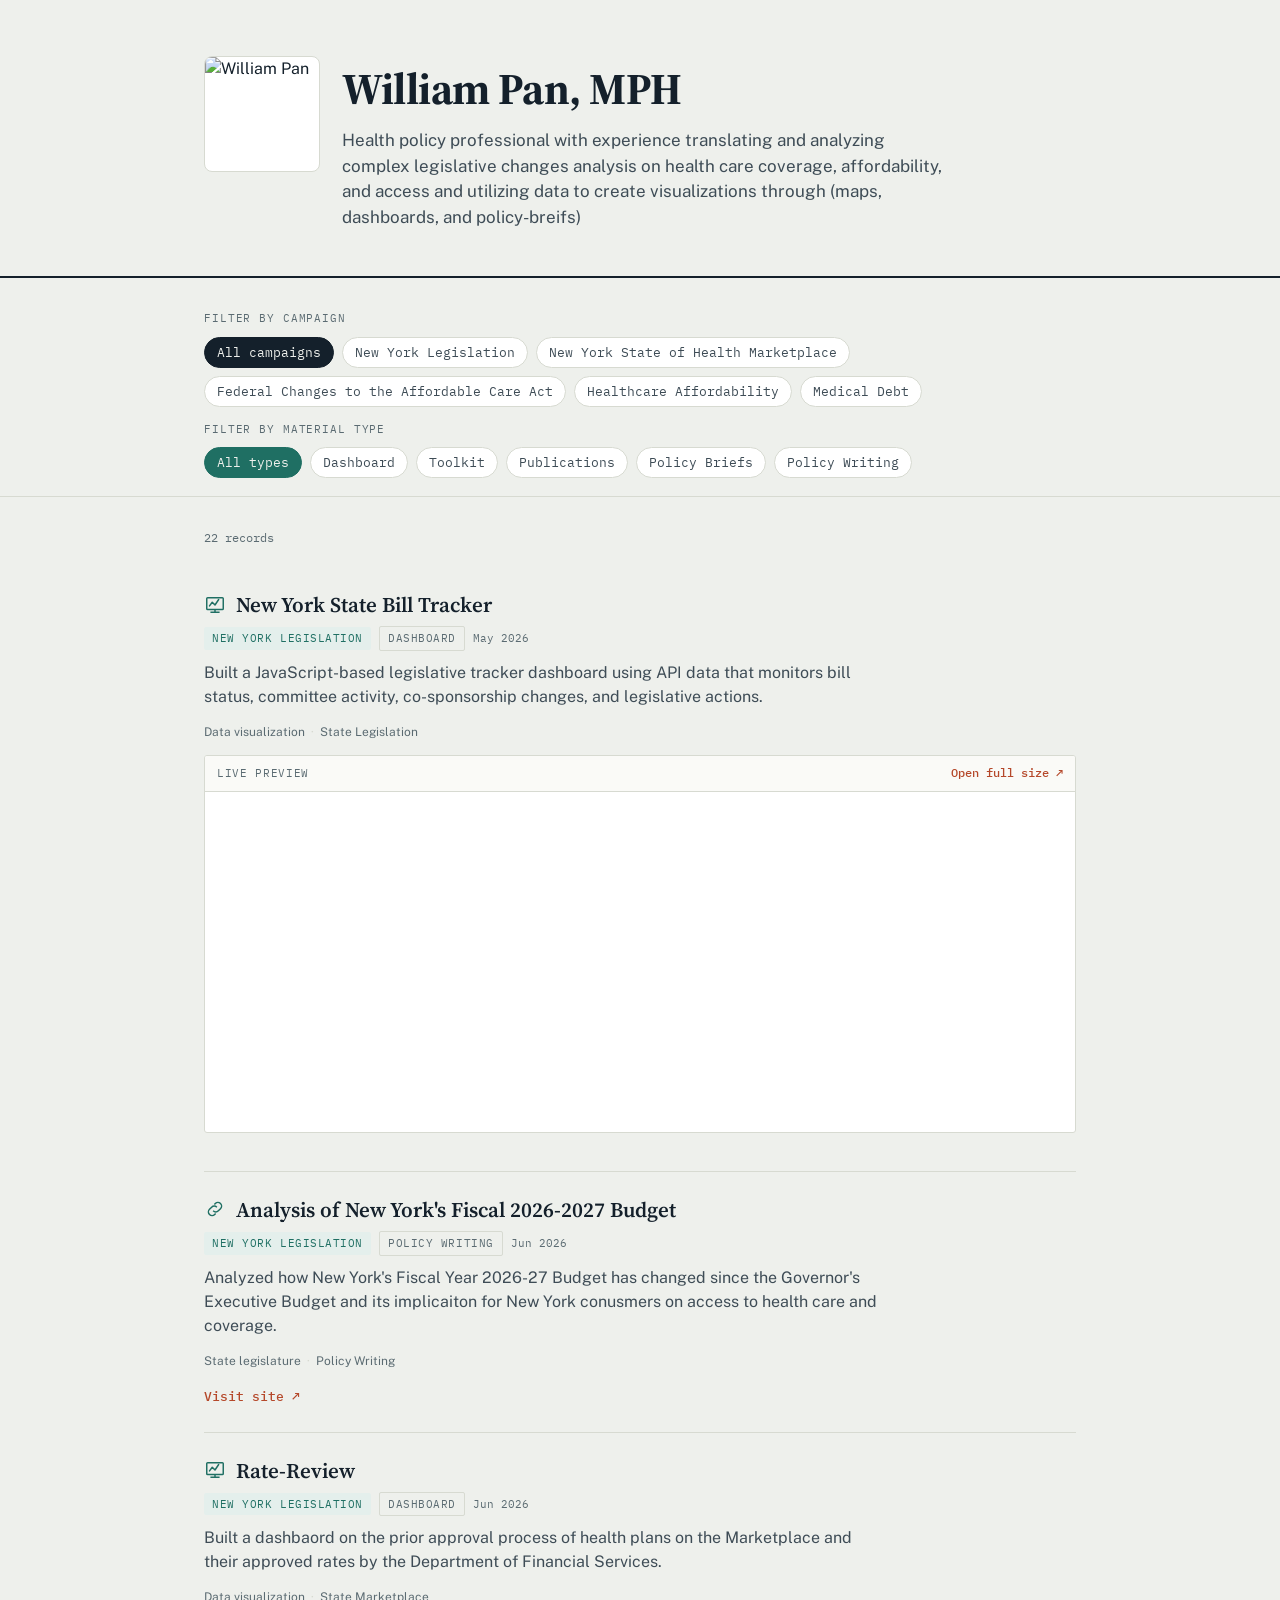
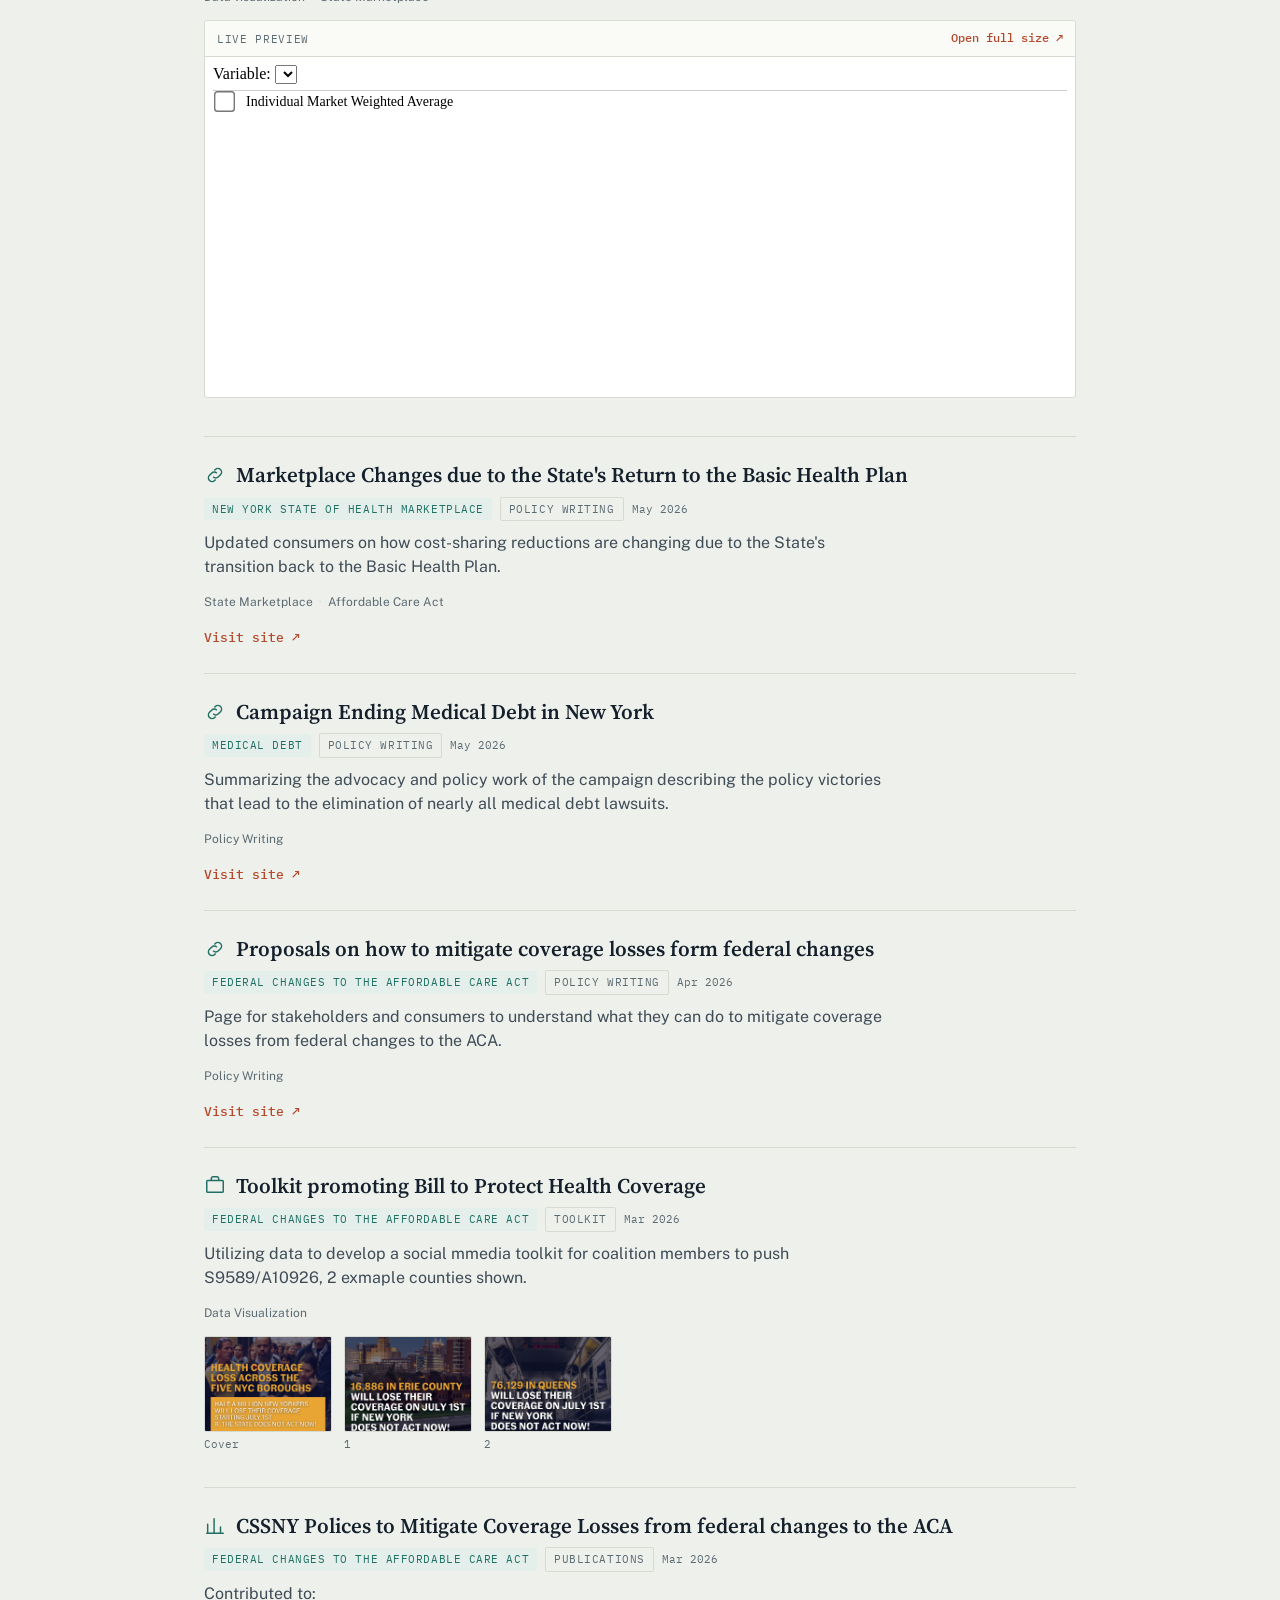
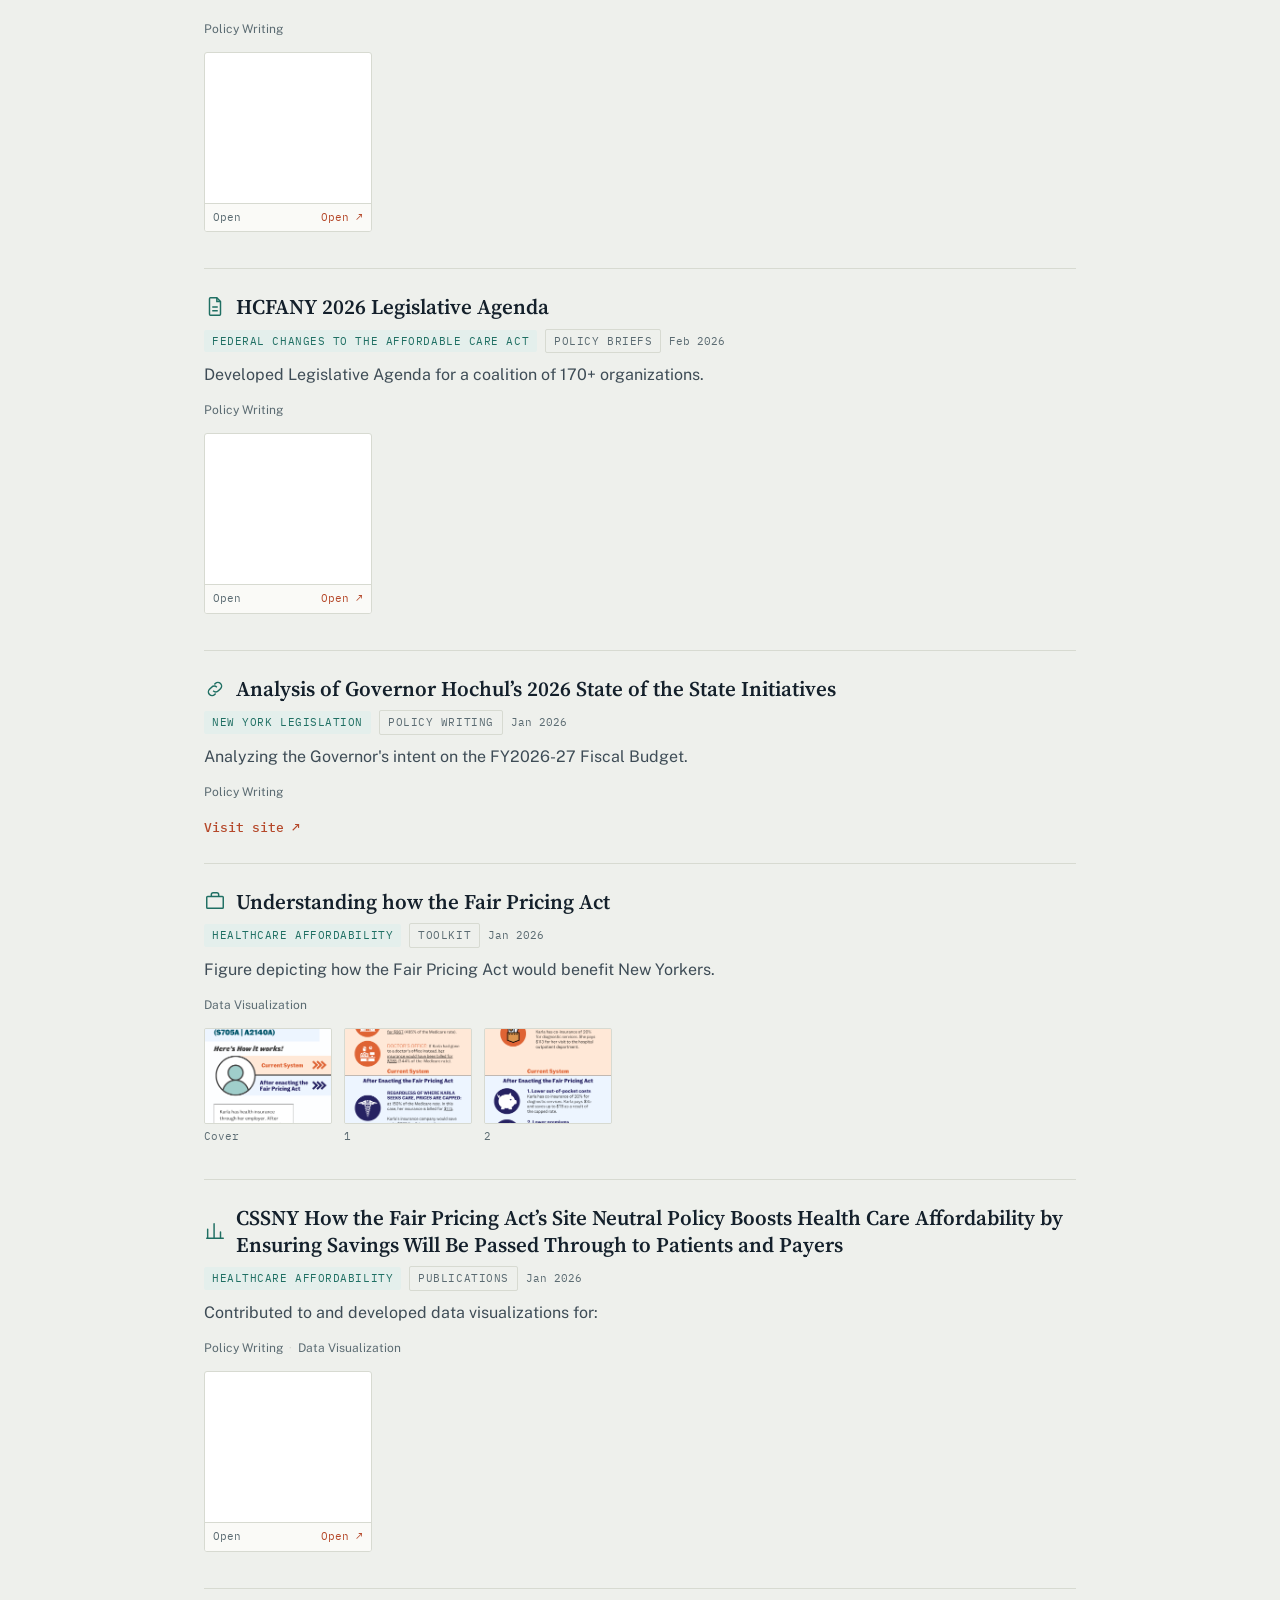
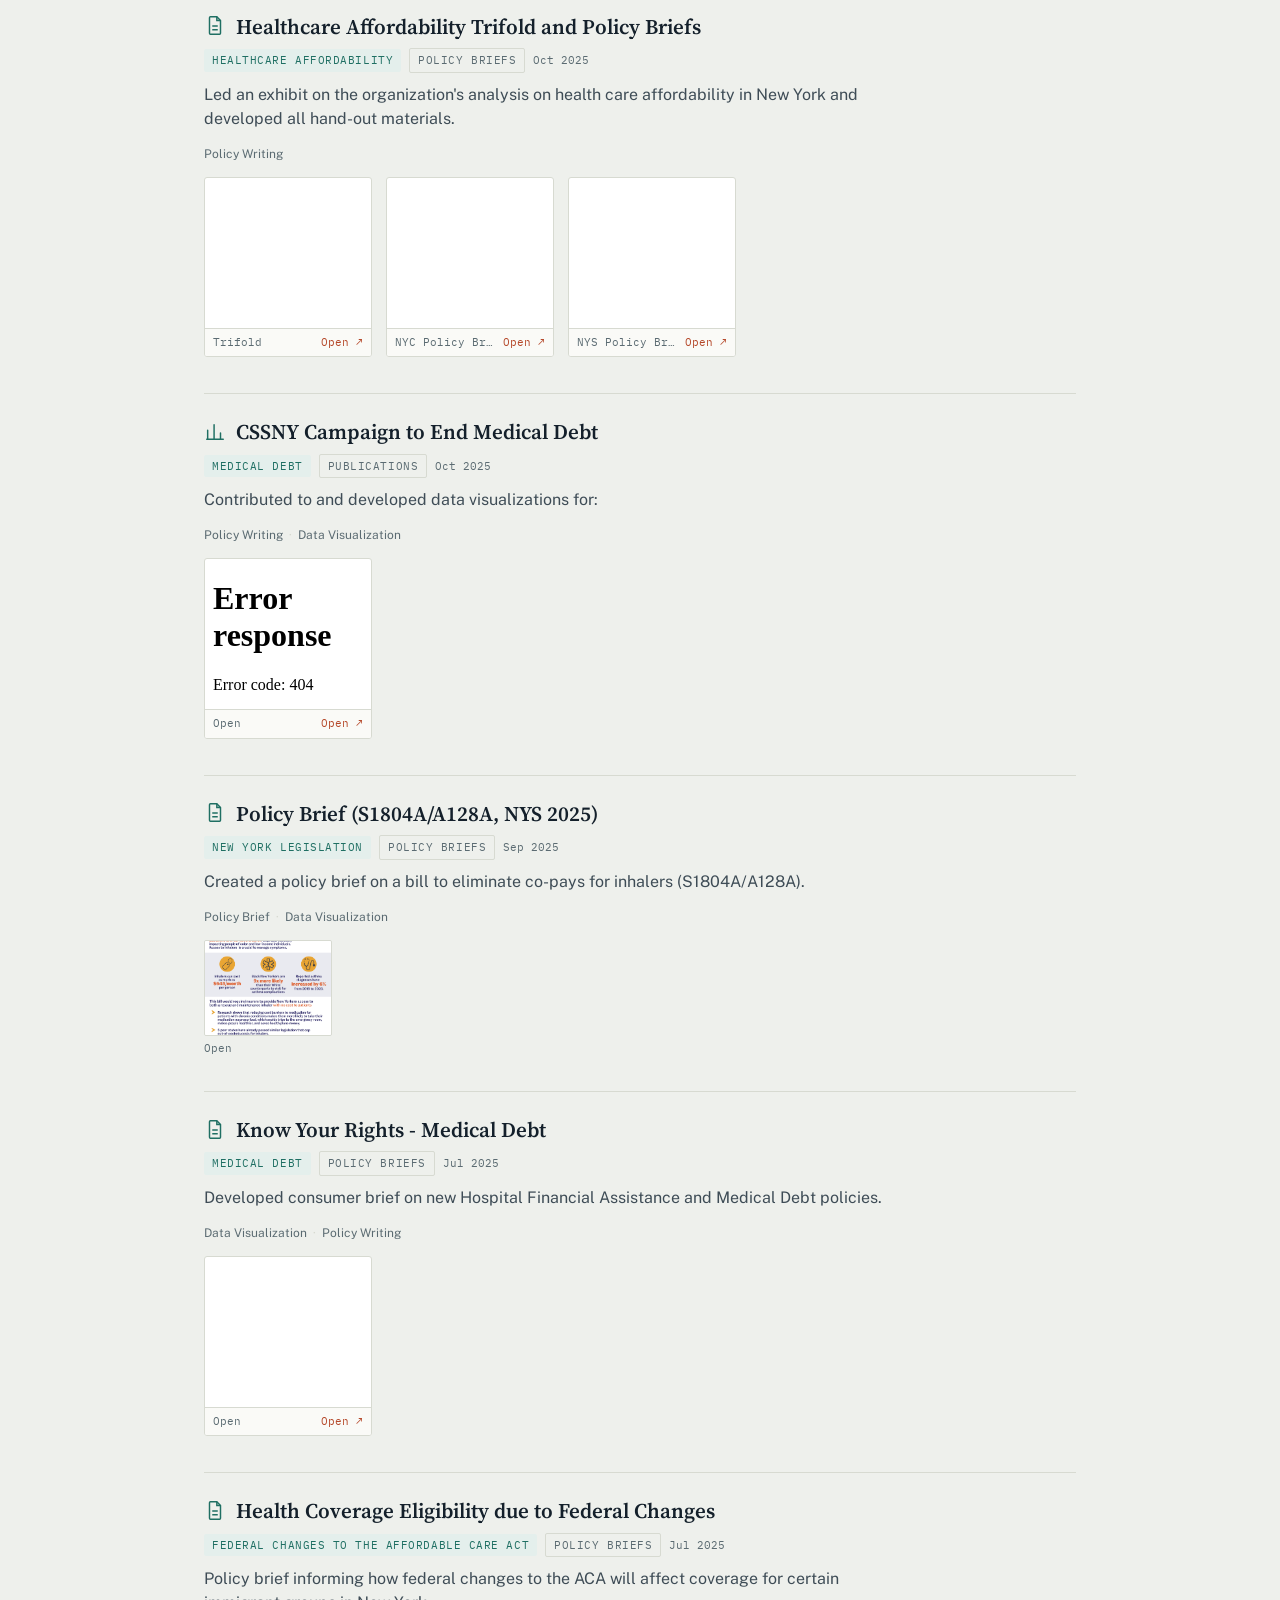
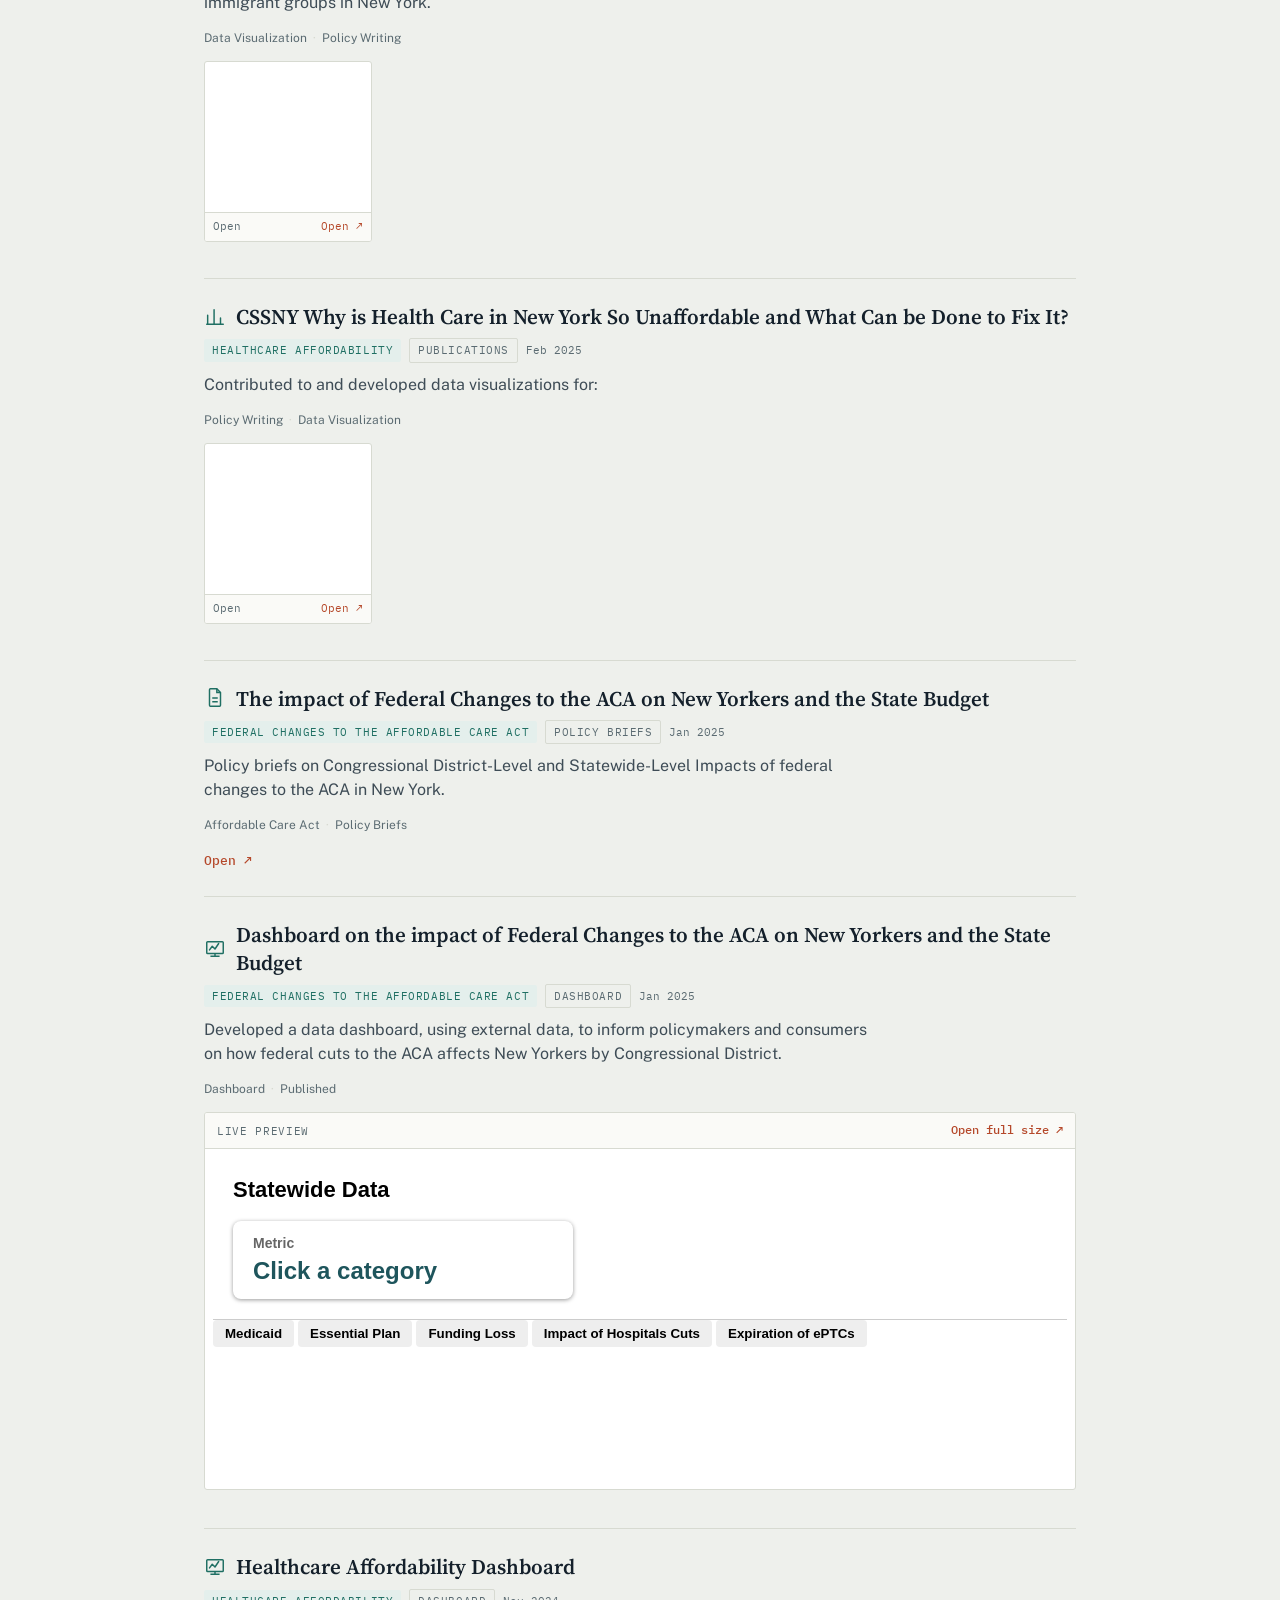
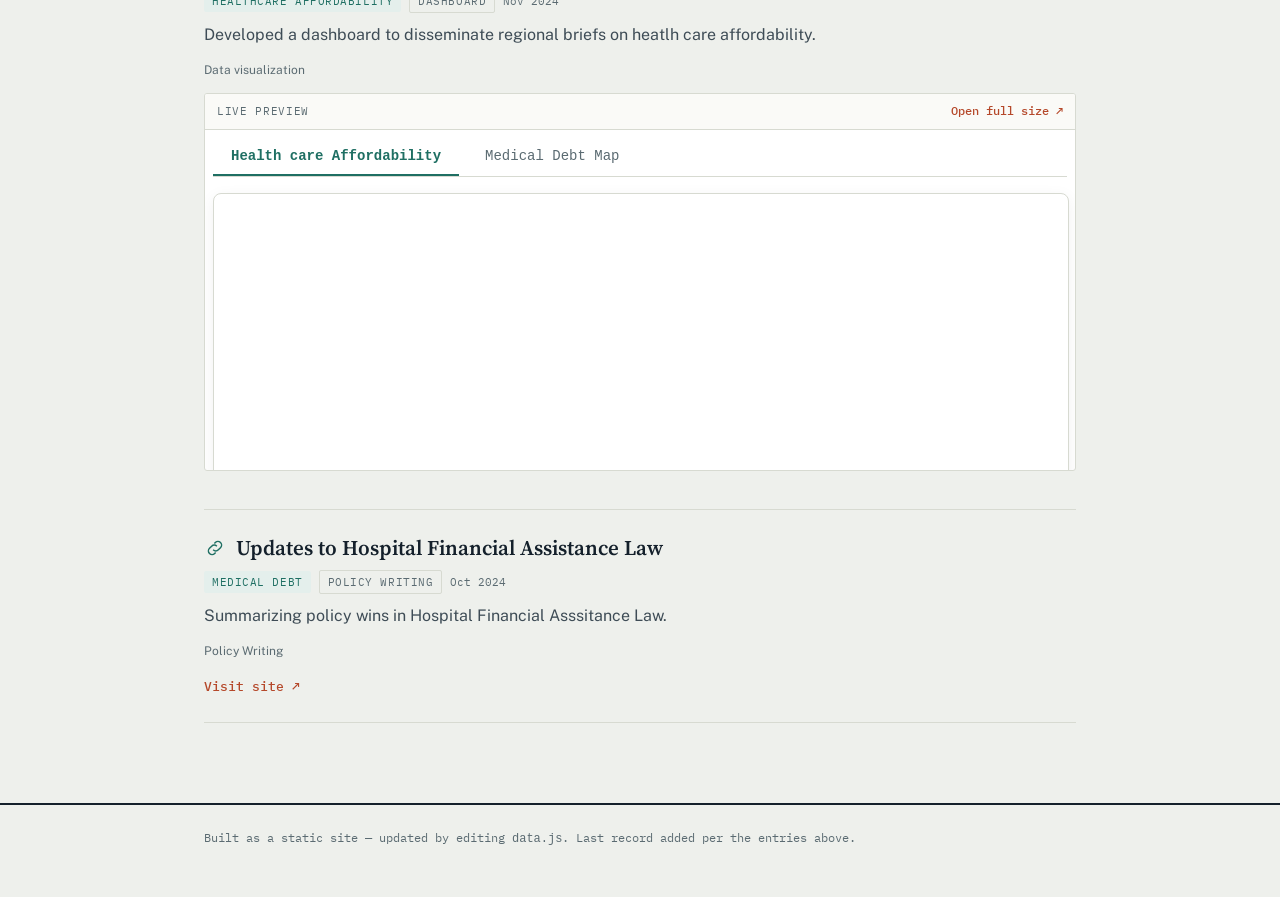
==== commit e6fc6e73: "Refactor header section in index.html" ====
--- a/index.html
+++ b/index.html
@@ -4,21 +4,27 @@
 <head>
 <meta charset="UTF-8" />
 <meta name="viewport" content="width=device-width, initial-scale=1.0" />
-<title>William Pan — Health Policy Analysis & Advocacy Portfolio</title>
+<title>William Pan — Health Policy Portfolio</title>
 <meta name="description" content="Portfolio of health policy analysis and advocacy work, organized by campaign: data dashboards, legislative one-pagers, social toolkits, and published explainers." />
 <link rel="stylesheet" href="styles.css" />
 </head>
 <body>
- 
-<header class="site-header">
+
+ <header class="site-header">
   <div class="wrap">
     <div class="masthead">
-      <div>
-        <img src = "https://lh3.googleusercontent.com/a/ACg8ocLnZh_ZopRguCHSk0htqgvi05aARjRJZQbU7fD0ehXZvEoyiYzA=s432-c-no" width="150" height="150" alt = "William Pan">
-        <h1 class="name">William Pan</h1>
-        <p class="role-line">
-          Health policy professional with experience translating and analyzing complex legislative changes analysis on health care coverage, affordability, and access and utilizing data to create visualizations through (maps, dashboards, and policy-breifs).
-        </p>
+      <div class="masthead-main">
+        <img
+          src="https://lh3.googleusercontent.com/a/ACg8ocLnZh_ZopRguCHSk0htqgvi05aARjRJZQbU7fD0ehXZvEoyiYzA=s432-c-no" width="150" height="150" alt = "William Pan"
+          class="profile-photo"
+        />
+        <div class="masthead-text">
+          <h1 class="name">William Pan, MPH</h1>
+          <p class="role-line">
+           Health policy professional with experience translating and analyzing complex legislative changes analysis on health care coverage, affordability, and access and utilizing data to create visualizations through (maps, dashboards, and policy-breifs)
+          </p>
+       
+        </div>
       </div>
     </div>
   </div>
--- a/styles.css
+++ b/styles.css
@@ -63,6 +63,26 @@
   white-space: nowrap;
 }
 
+.masthead-main {
+  display: flex;
+  align-items: flex-start;
+  gap: 22px;
+}
+
+.profile-photo {
+  width: 116px;
+  height: 116px;
+  border-radius: 8px;
+  object-fit: cover;
+  border: 1px solid var(--rule);
+  background: var(--panel);
+  flex-shrink: 0;
+}
+
+.masthead-text {
+  min-width: 0;
+}
+
 h1.name {
   font-family: 'Source Serif 4', serif;
   font-weight: 700;
@@ -104,6 +124,33 @@
   border-bottom: 1px solid var(--rule);
 }
 
+.filter-toggle-btn {
+  display: none; /* only shown on mobile, see media query */
+  width: 100%;
+  justify-content: space-between;
+  align-items: center;
+  font-family: 'IBM Plex Mono', monospace;
+  font-size: 13px;
+  font-weight: 600;
+  text-transform: uppercase;
+  letter-spacing: 0.05em;
+  padding: 10px 14px;
+  background: var(--panel);
+  border: 1px solid var(--rule);
+  border-radius: 4px;
+  color: var(--ink);
+  cursor: pointer;
+}
+
+.filter-toggle-chevron {
+  transition: transform 0.15s;
+  font-size: 14px;
+}
+
+.filter-toggle-btn[aria-expanded="true"] .filter-toggle-chevron {
+  transform: rotate(180deg);
+}
+
 .filter-label {
   font-family: 'IBM Plex Mono', monospace;
   font-size: 11px;
@@ -428,14 +475,6 @@
 
 /* ---------- Footer ---------- */
 
-.custom-SbillName {
-  color: #e76f51;
-}
-
-.custom-AbillName {
-  color: #58355e;
-}
-
 .site-footer {
   border-top: 2px solid var(--ink);
   padding: 24px 0 50px;
@@ -446,8 +485,79 @@
 
 /* ---------- Responsive ---------- */
 
-@media (max-width: 560px) {
+@media (max-width: 640px) {
   .site-header { padding-top: 40px; }
+
+  /* Header: stack photo above text and center it */
+  .masthead-main {
+    flex-direction: column;
+    align-items: center;
+    text-align: center;
+    width: 100%;
+  }
+
+  .profile-photo {
+    width: 96px;
+    height: 96px;
+  }
+
+  .contact-row {
+    justify-content: center;
+  }
+
+  .masthead {
+    flex-direction: column;
+  }
+
+  .masthead-id {
+    padding-top: 0;
+  }
+
+  /* Filters: hidden by default, revealed by the toggle button */
+  .filter-toggle-btn {
+    display: flex;
+  }
+
+  .filter-row {
+    display: none;
+    margin-top: 14px;
+  }
+
+  .filter-row.open {
+    display: flex;
+  }
+
+  /* Let each filter's chip row scroll horizontally instead of wrapping
+     into a tall block, once the panel is open */
+  .filter-chips {
+    flex-wrap: nowrap;
+    overflow-x: auto;
+    padding-bottom: 4px;
+    -webkit-overflow-scrolling: touch;
+  }
+
+  .chip {
+    flex-shrink: 0;
+  }
+
+  /* Compact preview grids on narrow screens */
+  .file-thumb-gallery,
+  .pdf-preview-grid {
+    gap: 10px;
+  }
+
+  .file-thumb,
+  .pdf-preview-card {
+    width: calc(50% - 5px);
+  }
+
+  .file-thumb img {
+    width: 100%;
+  }
+
+  .dashboard-preview-wrap iframe {
+    height: 240px;
+  }
 }
 
 /* Focus visibility */
@@ -457,4 +567,3 @@
   outline: 2px solid var(--teal);
   outline-offset: 2px;
 }
- 
